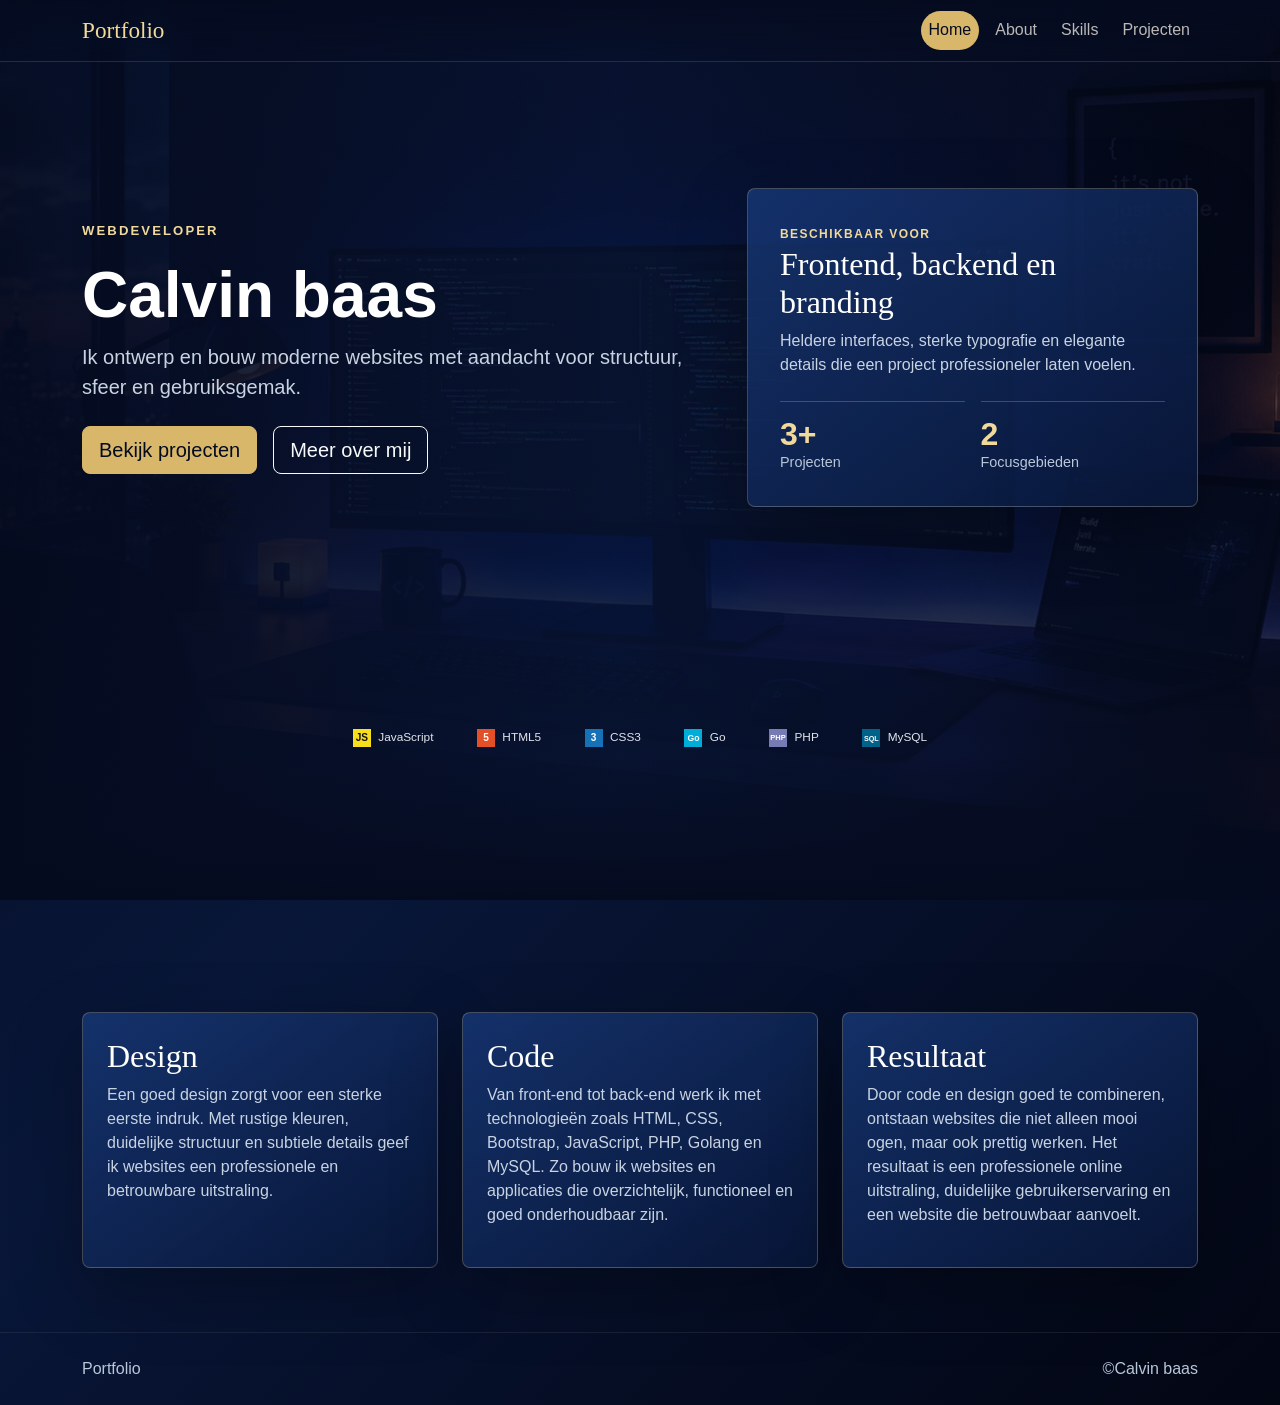
==== index.html @ 01693050 "codebar aangepast en uitbereid span tool-item gelijk gemaakt" ====
<!doctype html>
<html lang="nl">
  <head>
    <meta charset="utf-8">
    <meta name="viewport" content="width=device-width, initial-scale=1">
    <title>Portfolio | Home</title>
    <link href="https://cdn.jsdelivr.net/npm/bootstrap@5.3.3/dist/css/bootstrap.min.css" rel="stylesheet">
    <link rel="stylesheet" href="css/style.css">
  </head>
  <body class="home-page">
    <nav class="navbar navbar-expand-lg fixed-top glass-nav" data-bs-theme="dark">
      <div class="container">
        <a class="navbar-brand brand-mark" href="index.html">Portfolio</a>
        <button class="navbar-toggler" type="button" data-bs-toggle="collapse" data-bs-target="#mainNav" aria-controls="mainNav" aria-expanded="false" aria-label="Menu openen">
          <span class="navbar-toggler-icon"></span>
        </button>
        <div class="collapse navbar-collapse" id="mainNav">
          <ul class="navbar-nav ms-auto gap-lg-2">
            <li class="nav-item"><a class="nav-link active" href="index.html">Home</a></li>
            <li class="nav-item"><a class="nav-link" href="about.html">About</a></li>
            <li class="nav-item"><a class="nav-link" href="skills.html">Skills</a></li>
            <li class="nav-item"><a class="nav-link" href="projecten.html">Projecten</a></li>
          </ul>
        </div>
      </div>
    </nav>

    <main>
      <header class="hero-section homepage-header">
        <div class="container">
          <div class="row align-items-center min-vh-100 hero-grid">
            <div class="col-lg-7">
              <p class="eyebrow">Webdeveloper</p>
              <h1 class="display-3 fw-semibold text-white">Calvin baas</h1>
              <p class="lead hero-copy">Ik ontwerp en bouw moderne websites met aandacht voor structuur, sfeer en gebruiksgemak.</p>
              <div class="d-flex flex-wrap gap-3 mt-4">
                <a class="btn btn-gold btn-lg" href="projecten.html">Bekijk projecten</a>
                <a class="btn btn-outline-light btn-lg" href="about.html">Meer over mij</a>
              </div>
            </div>
            <div class="col-lg-5 mt-5 mt-lg-0">
              <div class="profile-panel reveal">
                <span class="panel-kicker">Beschikbaar voor</span>
                <h2>Frontend, backend en branding</h2>
                <p>Heldere interfaces, sterke typografie en elegante details die een project professioneler laten voelen.</p>
                <div class="stat-grid">
                  <div>
                    <strong>3+</strong>
                    <span>Projecten</span>
                  </div>
                  <div>
                    <strong>2</strong>
                    <span>Focusgebieden</span>
                  </div>
                </div>
              </div>
            </div>
            <div class="col-12">
              <div class="codebar-stack reveal" aria-label="Technologieen waarmee ik werk">
                <div class="codebar-stack__track">
                  <span class="codebar-tech">
                    <span class="codebar-icon codebar-icon--js">JS</span>
                    <span>JavaScript</span>
                  </span>
                  <span class="codebar-tech">
                    <span class="codebar-icon codebar-icon--html">5</span>
                    <span>HTML5</span>
                  </span>
                  <span class="codebar-tech">
                    <span class="codebar-icon codebar-icon--css">3</span>
                    <span>CSS3</span>
                  </span>
                  <span class="codebar-tech">
                    <span class="codebar-icon codebar-icon--go">Go</span>
                    <span>Go</span>
                  </span>
                  <span class="codebar-tech">
                    <span class="codebar-icon codebar-icon--php">PHP</span>
                    <span>PHP</span>
                  </span>
                  <span class="codebar-tech">
                    <span class="codebar-icon codebar-icon--mysql">SQL</span>
                    <span>MySQL</span>
                  </span>
                </div>
              </div>
            </div>
          </div>
        </div>
      </header>

      <section class="section-band">
        <div class="container">
          <div class="row g-4">
            <div class="col-md-4">
              <article class="lux-card reveal">
                <h2>Design</h2>
                <p>Een goed design zorgt voor een sterke eerste indruk. Met rustige kleuren, 
                  duidelijke structuur en subtiele details geef ik websites een professionele en betrouwbare uitstraling.</p>
              </article>
            </div>
            <div class="col-md-4">
              <article class="lux-card reveal">
                <h2>Code</h2>
                <p>Van front-end tot back-end werk ik met technologie&euml;n zoals HTML, CSS, Bootstrap,
                  JavaScript, PHP, Golang en MySQL. Zo bouw ik websites en applicaties die 
                  overzichtelijk, functioneel en goed onderhoudbaar zijn.</p>
              </article>
            </div>
            <div class="col-md-4">
              <article class="lux-card reveal">
                <h2>Resultaat</h2>
                <p>Door code en design goed te combineren, ontstaan websites die niet alleen mooi ogen, 
                  maar ook prettig werken. Het resultaat is een professionele online uitstraling, 
                  duidelijke gebruikerservaring en een website die betrouwbaar aanvoelt.</p>
              </article>
            </div>
          </div>
        </div>
      </section>
    </main>

    <footer class="site-footer">
      <div class="container d-flex flex-column flex-md-row justify-content-between gap-2">
        <span>Portfolio</span>
        <span>&copy;Calvin baas</span>
      </div>
    </footer>

    <script src="https://cdn.jsdelivr.net/npm/bootstrap@5.3.3/dist/js/bootstrap.bundle.min.js"></script>
    <script src="js/main.js"></script>
  </body>
</html>
---- css/style.css ----
:root {
  --blue-950: #050b1f;
  --blue-900: #081638;
  --blue-800: #10275a;
  --blue-700: #183a7a;
  --mist: #b8c7d9;
  --gold: #d8b76a;
  --gold-soft: #f0d99a;
  --ivory: #f5f0e6;
  --muted: #c8d3e2;
  --line: rgba(240, 217, 154, 0.24);
}

* {
  box-sizing: border-box;
}

body {
  margin: 0;
  color: var(--ivory);
  background:
    radial-gradient(circle at 20% 10%, rgba(216, 183, 106, 0.12), transparent 28rem),
    linear-gradient(135deg, var(--blue-950), var(--blue-900) 46%, #030613);
  font-family: Arial, Helvetica, sans-serif;
  min-height: 100vh;
}

a {
  text-decoration: none;
}

.glass-nav {
  border-bottom: 1px solid rgba(245, 240, 230, 0.08);
  background: rgba(5, 11, 31, 0.84);
  backdrop-filter: blur(18px);
}

.home-page .glass-nav,
.inner-page .glass-nav {
  background: linear-gradient(180deg, rgba(5, 11, 31, 0.82), rgba(5, 11, 31, 0.18));
  border-bottom: 1px solid rgba(245, 240, 230, 0.14);
  box-shadow: none;
}

.home-page .glass-nav.is-scrolled,
.inner-page .glass-nav.is-scrolled {
  background: rgba(5, 11, 31, 0.9);
  box-shadow: 0 16px 38px rgba(0, 0, 0, 0.2);
}

.brand-mark {
  color: var(--gold-soft);
  font-family: Georgia, "Times New Roman", serif;
  font-size: 1.45rem;
  letter-spacing: 0;
}

.navbar .nav-link {
  color: rgba(245, 240, 230, 0.76);
  border-radius: 999px;
  padding: 0.45rem 0.85rem;
}

.navbar .nav-link:hover,
.navbar .nav-link.active {
  color: var(--blue-950);
  background: var(--gold);
}

.hero-section {
  isolation: isolate;
  min-height: 100svh;
  position: relative;
  overflow: hidden;
  background:
    linear-gradient(90deg, rgba(5, 11, 31, 0.9), rgba(8, 22, 56, 0.68) 48%, rgba(5, 11, 31, 0.34)),
    linear-gradient(180deg, rgba(5, 11, 31, 0.28), rgba(5, 11, 31, 0.9)),
    url("../img/home-page-header.png") center/cover;
}

.hero-section::after {
  background: linear-gradient(180deg, transparent, var(--blue-950));
  bottom: 0;
  content: "";
  height: 9rem;
  left: 0;
  pointer-events: none;
  position: absolute;
  right: 0;
  z-index: 0;
}

.homepage-header .container {
  position: relative;
  z-index: 1;
}

.hero-grid {
  padding-bottom: 5rem;
  padding-top: 7.5rem;
}

.hero-copy,
.page-copy,
.skills-lead,
.lux-card p,
.profile-panel p,
.project-body p {
  color: var(--muted);
}

.eyebrow {
  color: var(--gold-soft);
  font-size: 0.82rem;
  font-weight: 700;
  letter-spacing: 0.16em;
  margin-bottom: 1rem;
  text-transform: uppercase;
}

.btn-gold {
  color: var(--blue-950);
  background: var(--gold);
  border: 1px solid var(--gold);
}

.btn-gold:hover {
  color: var(--blue-950);
  background: var(--gold-soft);
  border-color: var(--gold-soft);
}

.codebar-stack {
  margin-top: 4.5rem;
  max-width: 100%;
  overflow: visible;
  padding-bottom: 0.25rem;
  width: 100%;
}

.codebar-stack__track {
  align-items: center;
  display: flex;
  flex-wrap: wrap;
  gap: 1rem clamp(1.2rem, 3.4vw, 2.75rem);
  justify-content: center;
  min-height: 34px;
  padding: 0.85rem 0 0;
  width: 100%;
}

.codebar-tech {
  align-items: center;
  color: rgba(247, 251, 255, 0.9);
  display: inline-flex;
  flex: 0 0 auto;
  font-size: 0.74rem;
  gap: 0.46rem;
  line-height: 1;
  white-space: nowrap;
}

.codebar-icon {
  align-items: center;
  display: inline-flex;
  flex: 0 0 18px;
  font-size: 0.63rem;
  font-weight: 800;
  height: 18px;
  justify-content: center;
  line-height: 1;
  position: relative;
  width: 18px;
}

.codebar-icon--js {
  background: #f7df1e;
  color: #111;
}

.codebar-icon--html {
  background: #e34f26;
  color: #fff;
}

.codebar-icon--css {
  background: #1572b6;
  color: #fff;
}

.codebar-icon--go {
  background: #00add8;
  color: #fff;
  font-size: 0.54rem;
}

.codebar-icon--php {
  background: #777bb4;
  color: #fff;
  font-size: 0.47rem;
}

.codebar-icon--mysql {
  background: #00618a;
  color: #fff;
  font-size: 0.45rem;
}

.codebar-icon--ts {
  background: #3178c6;
  color: #fff;
}

.codebar-icon--react {
  color: #00d8ff;
  font-size: 1.55rem;
  font-weight: 400;
}

.codebar-icon--next {
  border: 1px solid rgba(255, 255, 255, 0.85);
  border-radius: 999px;
  color: #fff;
  font-family: Georgia, "Times New Roman", serif;
  font-size: 0.7rem;
}

.codebar-icon--node {
  border: 1px solid #5fa721;
  border-radius: 3px;
  clip-path: polygon(25% 0, 75% 0, 100% 50%, 75% 100%, 25% 100%, 0 50%);
  color: #5fa721;
  font-size: 0.54rem;
}

.codebar-icon--node::before {
  background: rgba(95, 167, 33, 0.16);
  content: "";
  inset: 0;
  position: absolute;
}

.codebar-icon--tailwind {
  color: #38bdf8;
  font-size: 1.8rem;
  font-weight: 700;
}

.codebar-icon--postgres {
  border: 1px solid #699eca;
  border-radius: 3px;
  color: #699eca;
  font-size: 0.52rem;
}

.codebar-icon--git {
  background: #f05032;
  border-radius: 2px;
  transform: rotate(45deg) scale(0.82);
}

.codebar-icon--git::before,
.codebar-icon--git::after {
  background: #111;
  border-radius: 999px;
  content: "";
  height: 4px;
  position: absolute;
  width: 4px;
}

.codebar-icon--git::before {
  left: 4px;
  top: 4px;
}

.codebar-icon--git::after {
  right: 4px;
  bottom: 4px;
}

.profile-panel,
.lux-card,
.project-card {
  border: 1px solid var(--line);
  background: linear-gradient(145deg, rgba(24, 58, 122, 0.78), rgba(8, 22, 56, 0.9));
}

.profile-panel,
.lux-card,
.project-card,
.skills-panel,
.tool-panel,
.stat-tile {
  box-shadow: 0 24px 70px rgba(0, 0, 0, 0.28);
}

.profile-panel {
  border-radius: 8px;
  padding: 2rem;
}

.panel-kicker,
.project-body span {
  color: var(--gold-soft);
  font-size: 0.75rem;
  font-weight: 700;
  letter-spacing: 0.12em;
  text-transform: uppercase;
}

.profile-panel h2,
.lux-card h2,
.skills-title,
.project-body h2 {
  color: #fff;
  font-family: Georgia, "Times New Roman", serif;
  letter-spacing: 0;
}

.stat-grid {
  display: grid;
  grid-template-columns: repeat(2, 1fr);
  gap: 1rem;
  margin-top: 1.5rem;
}

.stat-grid div {
  border-top: 1px solid var(--line);
  padding-top: 1rem;
}

.stat-grid strong {
  color: var(--gold-soft);
  display: block;
  font-size: 2rem;
  line-height: 1;
}

.stat-grid span {
  color: var(--mist);
  font-size: 0.9rem;
}

.section-band,
.page-shell {
  padding: 7rem 0 4rem;
}

.inner-page .page-shell {
  isolation: isolate;
  min-height: 100svh;
  overflow: hidden;
  position: relative;
  background:
    linear-gradient(90deg, rgba(5, 11, 31, 0.9), rgba(8, 22, 56, 0.68) 48%, rgba(5, 11, 31, 0.34)),
    linear-gradient(180deg, rgba(5, 11, 31, 0.28), rgba(5, 11, 31, 0.9)),
    url("../img/home-page-header.png") center/cover;
}

.inner-page .page-shell::after {
  background: linear-gradient(180deg, transparent, var(--blue-950));
  bottom: 0;
  content: "";
  height: 9rem;
  left: 0;
  pointer-events: none;
  position: absolute;
  right: 0;
  z-index: 0;
}

.inner-page .page-shell > .container {
  position: relative;
  z-index: 1;
}

.section-gap {
  margin-top: 4rem;
}

.lux-card {
  border-radius: 8px;
  height: 100%;
  padding: 1.5rem;
}

.page-title {
  color: #fff;
  font-family: Georgia, "Times New Roman", serif;
  font-size: clamp(2.3rem, 5vw, 4.8rem);
  letter-spacing: 0;
  line-height: 1.02;
  max-width: 920px;
}

.about-title {
  font-size: clamp(1.9rem, 3.4vw, 3.25rem);
  line-height: 1.08;
}

.portrait-frame {
  align-items: center;
  background: linear-gradient(145deg, rgba(24, 58, 122, 0.72), rgba(8, 22, 56, 0.94));
  border: 1px solid var(--line);
  border-radius: 8px;
  display: flex;
  justify-content: center;
  min-height: 320px;
  overflow: visible;
  padding: 1rem;
}

.profile-photo {
  background: rgba(5, 11, 31, 0.42);
  border: 2px solid rgba(240, 217, 154, 0.68);
  border-radius: 6px;
  box-shadow: 0 18px 44px rgba(0, 0, 0, 0.28);
  display: block;
  height: auto;
  max-height: 560px;
  max-width: 100%;
  width: auto;
}

.skills-page {
  min-height: 100svh;
}

.skills-hero {
  padding-top: 1.5rem;
}

.skills-intro {
  max-width: 560px;
}

.skills-title {
  font-size: clamp(2.4rem, 5vw, 4.3rem);
  line-height: 1;
  margin-bottom: 1.4rem;
}

.skills-title span {
  color: #7d5cff;
}

.skills-lead {
  font-size: 1rem;
  line-height: 1.8;
  max-width: 520px;
}

.skills-cta {
  align-items: center;
  border: 1px solid rgba(125, 92, 255, 0.72);
  border-radius: 8px;
  box-shadow: 0 0 34px rgba(125, 92, 255, 0.18);
  color: #fff;
  display: inline-flex;
  font-size: 0.95rem;
  gap: 0.75rem;
  margin-top: 2rem;
  padding: 0.85rem 1.35rem;
}

.skills-cta:hover {
  background: rgba(125, 92, 255, 0.18);
  color: #fff;
}

.skills-panel,
.tool-panel,
.stat-tile {
  background: linear-gradient(145deg, rgba(5, 11, 31, 0.7), rgba(8, 22, 56, 0.88));
  border: 1px solid rgba(184, 199, 217, 0.16);
  border-radius: 8px;
}

.skills-panel {
  overflow: hidden;
  padding: clamp(1.4rem, 3vw, 2rem);
  position: relative;
}

.skills-panel::after {
  background:
    linear-gradient(90deg, transparent 12%, rgba(125, 92, 255, 0.24) 12% 13%, transparent 13% 100%),
    repeating-linear-gradient(180deg, rgba(184, 199, 217, 0.14) 0 1px, transparent 1px 16px),
    linear-gradient(160deg, rgba(0, 0, 0, 0.9), rgba(8, 22, 56, 0.68));
  border: 1px solid rgba(125, 92, 255, 0.32);
  border-radius: 8px;
  content: "";
  height: 210px;
  opacity: 0.42;
  position: absolute;
  right: -2rem;
  top: -1.1rem;
  transform: rotate(12deg);
  width: 280px;
}

.skills-panel > * {
  position: relative;
  z-index: 1;
}

.panel-title {
  color: var(--gold-soft);
  font-size: 0.84rem;
  font-weight: 700;
  letter-spacing: 0.12em;
  margin-bottom: 1.5rem;
  text-transform: uppercase;
}

.skills-meter-grid {
  display: grid;
  column-gap: 2rem;
  row-gap: 1.35rem;
  grid-template-columns: repeat(2, minmax(0, 1fr));
}

.skill-meter {
  min-width: 0;
}

.skill-meter:hover .skill-meter__row,
.skill-meter:hover .skill-meter__row strong {
  color: var(--gold-soft);
}

.skill-meter:hover .skill-fill {
  background: linear-gradient(90deg, var(--gold), var(--gold-soft));
  box-shadow: 0 0 24px rgba(240, 217, 154, 0.72);
}

.skill-meter__row {
  align-items: center;
  color: #fff;
  display: flex;
  font-size: 0.88rem;
  gap: 1rem;
  justify-content: space-between;
  margin-bottom: 0.58rem;
}

.skill-meter__row span {
  min-width: 0;
}

.skill-meter__row strong {
  color: #a996ff;
  flex: 0 0 auto;
  font-size: 0.82rem;
}

.skill-track {
  background: rgba(184, 199, 217, 0.14);
  border-radius: 999px;
  height: 0.42rem;
  overflow: hidden;
}

.skill-fill {
  background: linear-gradient(90deg, #5c58ff, #8f4dff);
  border-radius: inherit;
  box-shadow: 0 0 18px rgba(125, 92, 255, 0.72);
  display: block;
  height: 100%;
  transform-origin: left;
  transition: background 250ms ease, box-shadow 250ms ease;
}

.skill-meter:hover .skill-fill {
  animation: skill-fill-hover 520ms ease both;
}

@keyframes skill-fill-hover {
  from {
    transform: scaleX(0);
  }

  to {
    transform: scaleX(1);
  }
}

.skill-fill--80 {
  width: 80%;
}

.skill-fill--70 {
  width: 70%;
}

.skill-fill--65 {
  width: 65%;
}

.skill-fill--60 {
  width: 60%;
}

.tool-panel {
  margin-top: 2rem;
  padding: clamp(1.2rem, 2.5vw, 1.8rem);
}

.tool-tabs {
  border-bottom: 1px solid rgba(184, 199, 217, 0.12);
  display: flex;
  flex-wrap: wrap;
  gap: 0.85rem;
  margin-bottom: 1.4rem;
  padding-bottom: 1.25rem;
}

.tool-tab {
  align-items: center;
  background: transparent;
  border: 1px solid transparent;
  border-radius: 8px;
  color: var(--mist);
  cursor: pointer;
  display: inline-flex;
  font-size: 0.9rem;
  gap: 0.55rem;
  padding: 0.7rem 1rem;
}

.tool-tab.is-active {
  background: rgba(125, 92, 255, 0.18);
  border-color: rgba(125, 92, 255, 0.42);
  color: #fff;
}

.tool-tab:hover {
  border-color: rgba(125, 92, 255, 0.32);
  color: #fff;
}

.tool-grid {
  border: 1px solid rgba(184, 199, 217, 0.08);
  border-radius: 8px;
  display: grid;
  grid-template-columns: repeat(auto-fit, minmax(120px, 1fr));
  overflow: hidden;
}

.tool-item {
  align-items: center;
  border-right: 1px solid rgba(184, 199, 217, 0.08);
  --tool-accent: #7d5cff;
  --tool-glow: rgba(125, 92, 255, 0.16);
  --tool-glow-strong: rgba(125, 92, 255, 0.32);
  box-shadow: inset 0 0 26px var(--tool-glow);
  display: flex;
  flex-direction: column;
  gap: 0.65rem;
  justify-content: center;
  min-height: 132px;
  padding: 1rem 0.75rem;
  transition: box-shadow 220ms ease;
}

.tool-item:hover {
  box-shadow:
    inset 0 0 34px var(--tool-glow-strong),
    0 0 30px var(--tool-glow);
}

.tool-item:last-child {
  border-right: 0;
}

.tool-item.is-hidden {
  display: none;
}

.tool-item:has(.icon-js) { --tool-accent: #f7df1e; --tool-glow: rgba(247, 223, 30, 0.18); --tool-glow-strong: rgba(247, 223, 30, 0.38); }
.tool-item:has(.icon-html) { --tool-accent: #e34f26; --tool-glow: rgba(227, 79, 38, 0.2); --tool-glow-strong: rgba(227, 79, 38, 0.42); }
.tool-item:has(.icon-css) { --tool-accent: #1572b6; --tool-glow: rgba(21, 114, 182, 0.22); --tool-glow-strong: rgba(21, 114, 182, 0.44); }
.tool-item:has(.icon-go) { --tool-accent: #00add8; --tool-glow: rgba(0, 173, 216, 0.2); --tool-glow-strong: rgba(0, 173, 216, 0.42); }
.tool-item:has(.icon-php) { --tool-accent: #777bb4; --tool-glow: rgba(119, 123, 180, 0.22); --tool-glow-strong: rgba(119, 123, 180, 0.44); }
.tool-item:has(.icon-mysql) { --tool-accent: #00618a; --tool-glow: rgba(0, 97, 138, 0.22); --tool-glow-strong: rgba(0, 97, 138, 0.46); }
.tool-item:has(.icon-phpmyadmin) { --tool-accent: #f0a000; --tool-glow: rgba(240, 160, 0, 0.2); --tool-glow-strong: rgba(240, 160, 0, 0.42); }
.tool-item:has(.icon-github) { --tool-accent: #f5f0e6; --tool-glow: rgba(245, 240, 230, 0.16); --tool-glow-strong: rgba(245, 240, 230, 0.34); }
.tool-item:has(.icon-vscode) { --tool-accent: #007acc; --tool-glow: rgba(0, 122, 204, 0.2); --tool-glow-strong: rgba(0, 122, 204, 0.44); }
.tool-item:has(.icon-vbox) { --tool-accent: #183a7a; --tool-glow: rgba(24, 58, 122, 0.24); --tool-glow-strong: rgba(24, 58, 122, 0.48); }
.tool-item:has(.icon-canva) { --tool-accent: #00c4cc; --tool-glow: rgba(0, 196, 204, 0.2); --tool-glow-strong: rgba(0, 196, 204, 0.44); }
.tool-item:has(.icon-ux) { --tool-accent: #7d5cff; --tool-glow: rgba(125, 92, 255, 0.2); --tool-glow-strong: rgba(125, 92, 255, 0.44); }
.tool-item:has(.icon-wireframe) { --tool-accent: #f0d99a; --tool-glow: rgba(240, 217, 154, 0.18); --tool-glow-strong: rgba(240, 217, 154, 0.4); }

.tool-icon {
  align-items: center;
  border-radius: 6px;
  display: flex;
  font-size: 1rem;
  font-weight: 800;
  height: 42px;
  justify-content: center;
  width: 42px;
}

.icon-js { background: #f7df1e; color: #101010; }
.icon-html { background: #e34f26; color: #fff; }
.icon-css { background: #1572b6; color: #fff; }
.icon-go { background: #00add8; color: #fff; }
.icon-php { background: #777bb4; color: #fff; }
.icon-mysql { background: #00618a; color: #fff; }
.icon-phpmyadmin { background: #f0a000; color: #101010; }
.icon-github { background: #24292f; color: #fff; }
.icon-vscode { background: #007acc; color: #fff; }
.icon-vbox { background: #183a7a; color: #fff; }
.icon-canva { background: #00c4cc; color: #fff; }
.icon-ux { background: #7d5cff; color: #fff; }
.icon-wireframe { background: #f0d99a; color: #101010; }

.tool-name {
  color: #fff;
  font-size: 0.86rem;
}

.dot-row {
  display: flex;
  gap: 0.28rem;
}

.dot-row span {
  background: var(--tool-accent);
  border-radius: 999px;
  box-shadow: 0 0 12px var(--tool-glow-strong);
  height: 0.3rem;
  width: 0.55rem;
}

.stats-row {
  margin-top: 1.45rem;
}

.stat-tile {
  align-items: center;
  display: flex;
  gap: 1rem;
  height: 100%;
  padding: 1.25rem;
}

.stat-icon {
  align-items: center;
  background: rgba(125, 92, 255, 0.2);
  border: 1px solid rgba(125, 92, 255, 0.32);
  border-radius: 8px;
  color: #a996ff;
  display: flex;
  flex: 0 0 46px;
  font-size: 1.4rem;
  height: 46px;
  justify-content: center;
}

.stat-number {
  color: #fff;
  display: block;
  font-family: Georgia, "Times New Roman", serif;
  font-size: 2rem;
  line-height: 1;
}

.stat-label {
  color: #fff;
  display: block;
  font-size: 0.92rem;
  margin-top: 0.35rem;
}

.stat-note {
  color: var(--mist);
  display: block;
  font-size: 0.8rem;
  margin-top: 0.25rem;
}

.project-card {
  border-radius: 8px;
  height: 100%;
  overflow: hidden;
}

.project-visual {
  aspect-ratio: 16 / 10;
  border-bottom: 1px solid var(--line);
}

.visual-one {
  background: linear-gradient(135deg, rgba(216, 183, 106, 0.78), rgba(24, 58, 122, 0.78)), url("https://images.unsplash.com/photo-1497366754035-f200968a6e72?auto=format&fit=crop&w=900&q=80") center/cover;
}

.visual-two {
  background: linear-gradient(135deg, rgba(24, 58, 122, 0.82), rgba(5, 11, 31, 0.42)), url("https://images.unsplash.com/photo-1551288049-bebda4e38f71?auto=format&fit=crop&w=900&q=80") center/cover;
}

.visual-three {
  background: linear-gradient(135deg, rgba(216, 183, 106, 0.52), rgba(5, 11, 31, 0.74)), url("https://images.unsplash.com/photo-1524758631624-e2822e304c36?auto=format&fit=crop&w=900&q=80") center/cover;
}

.project-body {
  padding: 1.35rem;
}

.site-footer {
  border-top: 1px solid rgba(245, 240, 230, 0.08);
  color: var(--mist);
  padding: 1.5rem 0;
}

.reveal {
  opacity: 0;
  transform: translateY(18px);
  transition: opacity 600ms ease, transform 600ms ease;
}

.reveal.is-visible {
  opacity: 1;
  transform: translateY(0);
}

@media (max-width: 991.98px) {
  .navbar-collapse {
    background: rgba(5, 11, 31, 0.94);
    border: 1px solid rgba(240, 217, 154, 0.18);
    border-radius: 8px;
    margin-top: 0.85rem;
    padding: 1rem;
  }

  .hero-section .min-vh-100 {
    min-height: auto !important;
    padding-bottom: 4rem;
    padding-top: 8.25rem !important;
  }

  .page-shell {
    padding-top: 8rem;
  }

  .skills-panel::after {
    opacity: 0.2;
  }

  .tool-grid {
    grid-template-columns: repeat(4, minmax(0, 1fr));
  }

  .tool-item:nth-child(4n) {
    border-right: 0;
  }
}

@media (max-width: 575.98px) {
  .display-3 {
    font-size: 2.55rem;
  }

  .profile-panel,
  .lux-card {
    padding: 1.2rem;
  }

  .skills-cta {
    justify-content: center;
    width: 100%;
  }

  .skills-meter-grid {
    grid-template-columns: 1fr;
  }

  .tool-grid {
    grid-template-columns: repeat(2, minmax(0, 1fr));
  }

  .tool-item:nth-child(2n) {
    border-right: 0;
  }
}
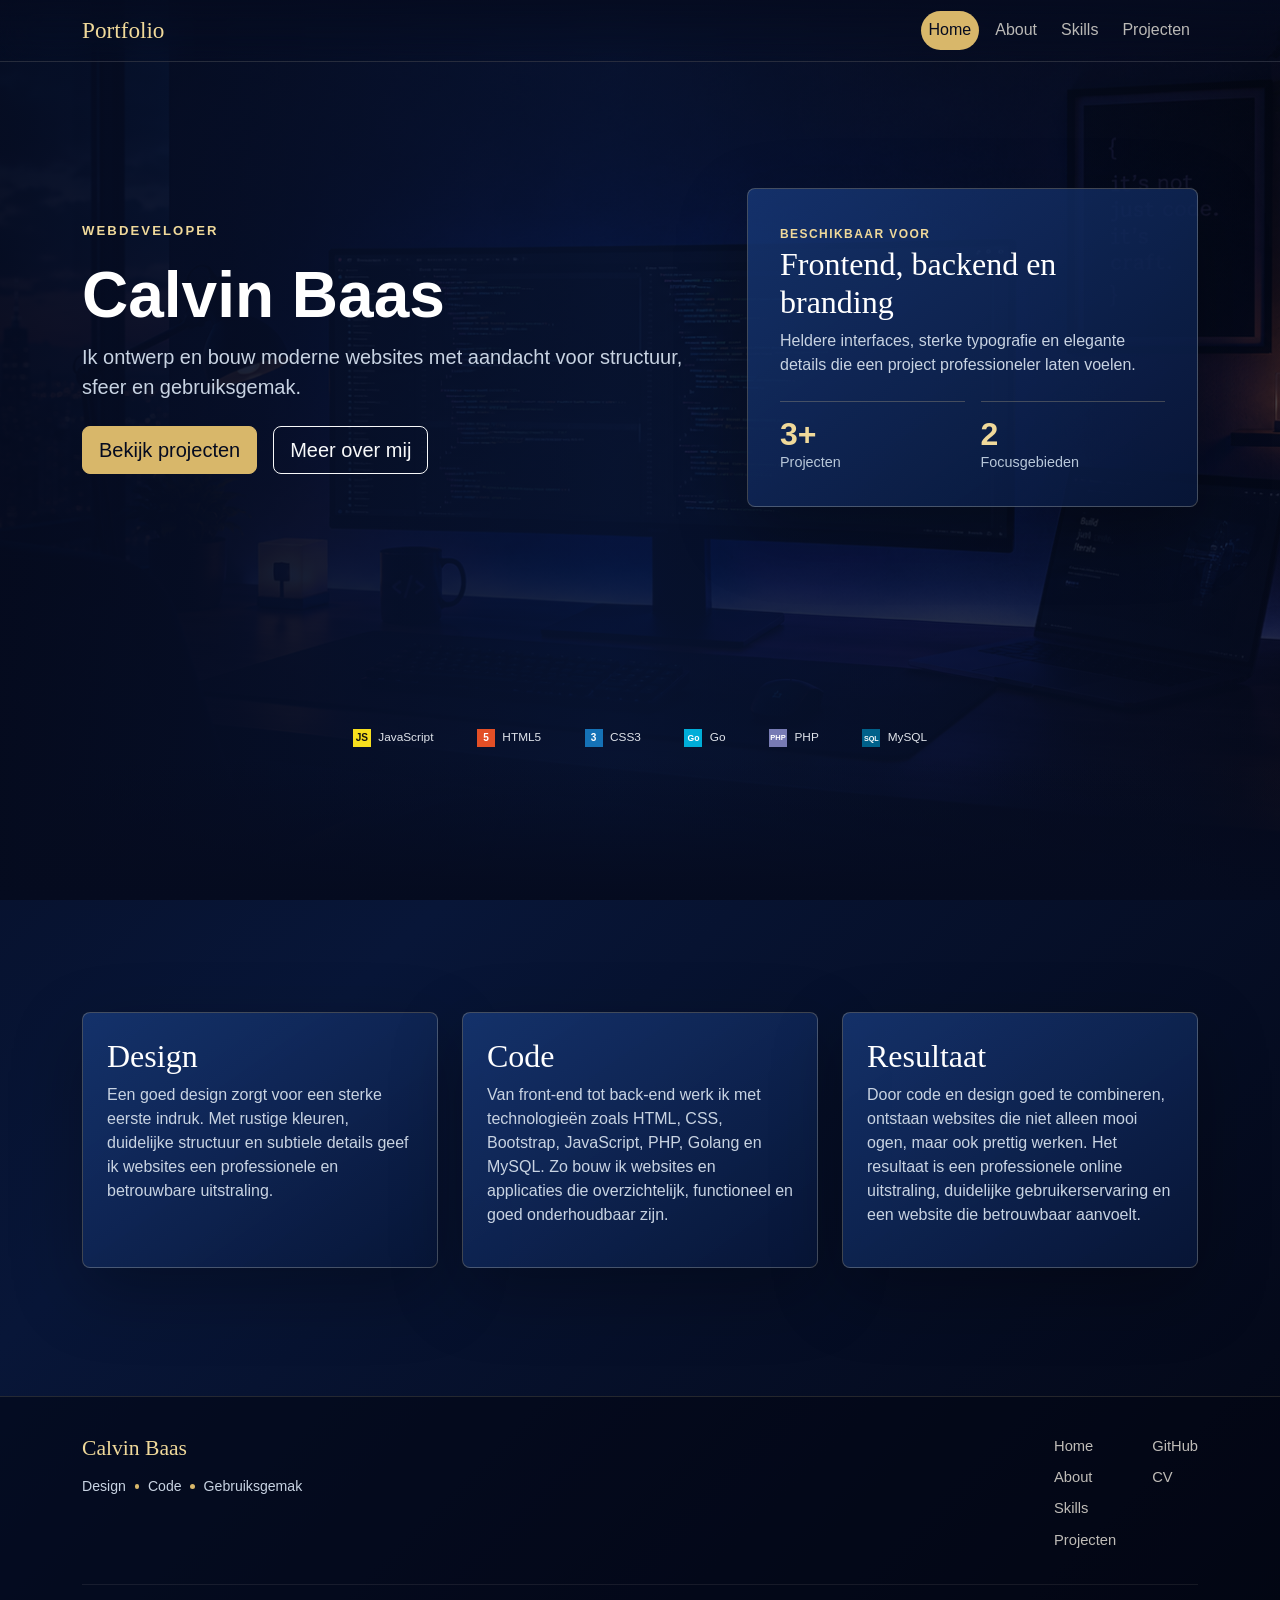
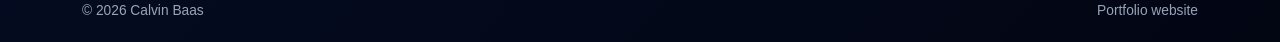
==== commit 1604ceaf: "footer footer uitbereid en comments toegevoegd" ====
--- a/index.html
+++ b/index.html
@@ -8,6 +8,7 @@
     <link rel="stylesheet" href="css/style.css">
   </head>
   <body class="home-page">
+    <!-- Navigatie: data-bs-target moet blijven verwijzen naar id="mainNav" voor het mobiele Bootstrap-menu. -->
     <nav class="navbar navbar-expand-lg fixed-top glass-nav" data-bs-theme="dark">
       <div class="container">
         <a class="navbar-brand brand-mark" href="index.html">Portfolio</a>
@@ -31,7 +32,7 @@
           <div class="row align-items-center min-vh-100 hero-grid">
             <div class="col-lg-7">
               <p class="eyebrow">Webdeveloper</p>
-              <h1 class="display-3 fw-semibold text-white">Calvin baas</h1>
+              <h1 class="display-3 fw-semibold text-white">Calvin Baas</h1>
               <p class="lead hero-copy">Ik ontwerp en bouw moderne websites met aandacht voor structuur, sfeer en gebruiksgemak.</p>
               <div class="d-flex flex-wrap gap-3 mt-4">
                 <a class="btn btn-gold btn-lg" href="projecten.html">Bekijk projecten</a>
@@ -39,6 +40,7 @@
               </div>
             </div>
             <div class="col-lg-5 mt-5 mt-lg-0">
+              <!-- Profielkaart: houd de class 'profile-panel reveal' intact; CSS en animatie hangen hieraan. -->
               <div class="profile-panel reveal">
                 <span class="panel-kicker">Beschikbaar voor</span>
                 <h2>Frontend, backend en branding</h2>
@@ -56,6 +58,7 @@
               </div>
             </div>
             <div class="col-12">
+              <!-- Codebar gebruikt vaste classnamen voor iconkleuren; voeg nieuwe technieken toe met bijpassende CSS. -->
               <div class="codebar-stack reveal" aria-label="Technologieen waarmee ik werk">
                 <div class="codebar-stack__track">
                   <span class="codebar-tech">
@@ -120,10 +123,35 @@
       </section>
     </main>
 
+    <!-- Footer: dezelfde structuur staat op alle pagina's. Pas links/tekst overal gelijk aan voor consistentie. -->
     <footer class="site-footer">
-      <div class="container d-flex flex-column flex-md-row justify-content-between gap-2">
-        <span>Portfolio</span>
-        <span>&copy;Calvin baas</span>
+      <div class="container">
+        <div class="footer-grid">
+          <div class="footer-brand">
+            <a class="footer-logo" href="index.html">Calvin Baas</a>
+            <div class="footer-signature" aria-label="Focuspunten">
+              <span>Design</span>
+              <span>Code</span>
+              <span>Gebruiksgemak</span>
+            </div>
+          </div>
+          <div class="footer-links">
+            <nav class="footer-nav" aria-label="Footer navigatie">
+              <a href="index.html">Home</a>
+              <a href="about.html">About</a>
+              <a href="skills.html">Skills</a>
+              <a href="projecten.html">Projecten</a>
+            </nav>
+            <nav class="footer-nav" aria-label="Professionele links">
+              <a href="#" target="_blank" rel="noopener">GitHub</a>
+              <a href="#" target="_blank" rel="noopener">CV</a>
+            </nav>
+          </div>
+        </div>
+        <div class="footer-bottom">
+          <span>&copy; 2026 Calvin Baas</span>
+          <span>Portfolio website</span>
+        </div>
       </div>
     </footer>
 
--- a/css/style.css
+++ b/css/style.css
@@ -1,4 +1,5 @@
 :root {
+  /* Kleurvariabelen sturen de hele site; wijzig ze hier om de huisstijl consistent te houden. */
   --blue-950: #050b1f;
   --blue-900: #081638;
   --blue-800: #10275a;
@@ -42,6 +43,7 @@
   box-shadow: none;
 }
 
+/* Deze class wordt door js/main.js gezet zodra de pagina genoeg is gescrold. */
 .home-page .glass-nav.is-scrolled,
 .inner-page .glass-nav.is-scrolled {
   background: rgba(5, 11, 31, 0.9);
@@ -279,6 +281,7 @@
   bottom: 4px;
 }
 
+/* Kaarten delen dezelfde basisstijl. Verander deze voorzichtig: dit raakt meerdere onderdelen. */
 .profile-panel,
 .lux-card,
 .project-card {
@@ -296,6 +299,7 @@
 }
 
 .profile-panel {
+  /* Alleen de profielkaart op de homepage. Houd padding en radius stabiel voor nette uitlijning. */
   border-radius: 8px;
   padding: 2rem;
 }
@@ -809,12 +813,103 @@
   padding: 1.35rem;
 }
 
+/* Footer component: gebruikt op alle HTML-pagina's. Houd classnamen gelijk aan de footer-markup. */
 .site-footer {
+  background: rgba(3, 6, 19, 0.58);
+  border-top: 1px solid rgba(240, 217, 154, 0.14);
+  color: var(--mist);
+  margin-top: 4rem;
+  padding: 2.4rem 0 1.25rem;
+}
+
+.footer-grid {
+  /* Linkerkant merk/signatuur, rechterkant linkkolommen. Op mobiel wordt dit 1 kolom. */
+  align-items: start;
+  display: grid;
+  gap: 2rem;
+  grid-template-columns: minmax(0, 1.35fr) minmax(15rem, 0.65fr);
+}
+
+.footer-brand {
+  max-width: 34rem;
+}
+
+.footer-logo {
+  color: var(--gold-soft);
+  display: inline-flex;
+  font-family: Georgia, "Times New Roman", serif;
+  font-size: 1.35rem;
+  line-height: 1.2;
+  margin-bottom: 0.75rem;
+}
+
+.footer-logo:hover {
+  color: var(--ivory);
+}
+
+.footer-signature {
+  align-items: center;
+  color: var(--muted);
+  display: flex;
+  flex-wrap: wrap;
+  gap: 0.55rem;
+  margin-top: 0.15rem;
+}
+
+.footer-signature span {
+  align-items: center;
+  display: inline-flex;
+  font-size: 0.88rem;
+}
+
+.footer-signature span + span::before {
+  background: var(--gold);
+  border-radius: 999px;
+  content: "";
+  height: 0.28rem;
+  margin-right: 0.55rem;
+  width: 0.28rem;
+}
+
+.footer-nav {
+  display: flex;
+  flex-direction: column;
+  gap: 0.5rem;
+}
+
+.footer-links {
+  /* Nieuwe footer-links horen in deze wrapper, zodat de twee kolommen netjes naast elkaar blijven. */
+  display: grid;
+  gap: 2.25rem;
+  grid-template-columns: repeat(2, max-content);
+  justify-content: end;
+}
+
+.footer-nav a {
+  color: rgba(245, 240, 230, 0.78);
+  font-size: 0.92rem;
+  line-height: 1.35;
+  padding: 0.1rem 0;
+  transition: color 180ms ease;
+}
+
+.footer-nav a:hover {
+  color: var(--gold-soft);
+}
+
+.footer-bottom {
+  align-items: center;
   border-top: 1px solid rgba(245, 240, 230, 0.08);
-  color: var(--mist);
-  padding: 1.5rem 0;
-}
-
+  color: rgba(184, 199, 217, 0.82);
+  display: flex;
+  font-size: 0.86rem;
+  gap: 1rem;
+  justify-content: space-between;
+  margin-top: 2rem;
+  padding-top: 1rem;
+}
+
+/* .reveal start verborgen; js/main.js voegt .is-visible toe wanneer het element in beeld komt. */
 .reveal {
   opacity: 0;
   transform: translateY(18px);
@@ -826,6 +921,7 @@
   transform: translateY(0);
 }
 
+/* Breakpoints volgen Bootstrap lg/sm, zodat grid en navbar tegelijk omschakelen. */
 @media (max-width: 991.98px) {
   .navbar-collapse {
     background: rgba(5, 11, 31, 0.94);
@@ -884,4 +980,30 @@
   .tool-item:nth-child(2n) {
     border-right: 0;
   }
-}
+
+  .site-footer {
+    margin-top: 3rem;
+    padding-top: 2rem;
+  }
+
+  .footer-grid {
+    /* Mobiele footer: alles onder elkaar om overlappende tekst te voorkomen. */
+    gap: 1.5rem;
+    grid-template-columns: 1fr;
+  }
+
+  .footer-nav {
+    justify-content: flex-start;
+  }
+
+  .footer-links {
+    gap: 2rem;
+    justify-content: start;
+  }
+
+  .footer-bottom {
+    align-items: flex-start;
+    flex-direction: column;
+    gap: 0.35rem;
+  }
+}
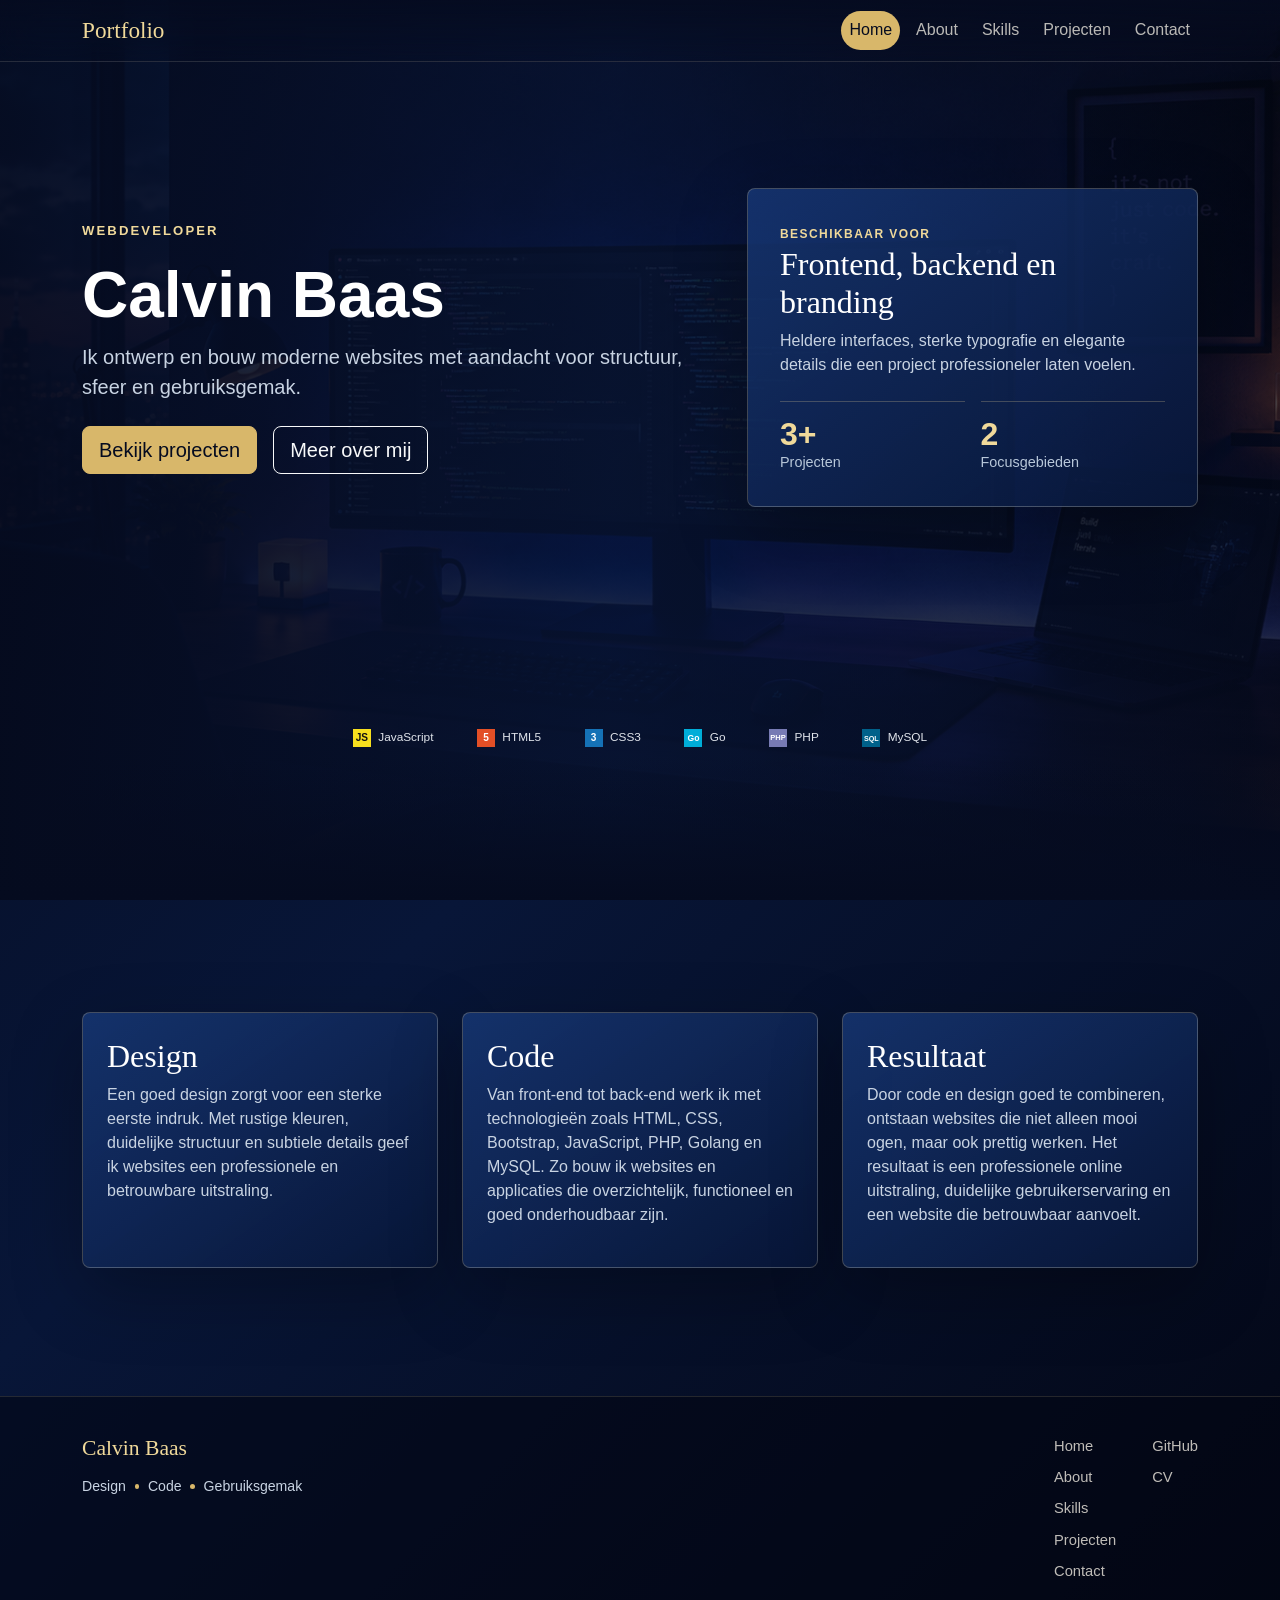
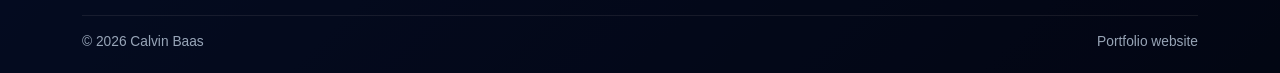
==== commit 23b3284f: "tussentijdse contact pagina" ====
--- a/index.html
+++ b/index.html
@@ -21,6 +21,7 @@
             <li class="nav-item"><a class="nav-link" href="about.html">About</a></li>
             <li class="nav-item"><a class="nav-link" href="skills.html">Skills</a></li>
             <li class="nav-item"><a class="nav-link" href="projecten.html">Projecten</a></li>
+            <li class="nav-item"><a class="nav-link" href="contact.html">Contact</a></li>
           </ul>
         </div>
       </div>
@@ -141,6 +142,7 @@
               <a href="about.html">About</a>
               <a href="skills.html">Skills</a>
               <a href="projecten.html">Projecten</a>
+              <a href="contact.html">Contact</a>
             </nav>
             <nav class="footer-nav" aria-label="Professionele links">
               <a href="#" target="_blank" rel="noopener">GitHub</a>
--- a/css/style.css
+++ b/css/style.css
@@ -973,37 +973,131 @@
     grid-template-columns: 1fr;
   }
 
+  .tool-tabs {
+    flex-wrap: nowrap;
+    overflow-x: auto;
+    overflow-y: hidden;
+    scrollbar-width: none;
+    scroll-snap-type: x proximity;
+    -ms-overflow-style: none;
+    -webkit-overflow-scrolling: touch;
+  }
+
+  .tool-tabs::-webkit-scrollbar {
+    display: none;
+  }
+
+  .tool-tab {
+    flex: 0 0 auto;
+    scroll-snap-align: start;
+    white-space: nowrap;
+  }
+
   .tool-grid {
-    grid-template-columns: repeat(2, minmax(0, 1fr));
-  }
-
+    display: flex;
+    gap: 0;
+    grid-template-columns: none;
+    overflow-x: auto;
+    overflow-y: hidden;
+    scrollbar-width: none;
+    scroll-snap-type: x mandatory;
+    -ms-overflow-style: none;
+    -webkit-overflow-scrolling: touch;
+  }
+
+  .tool-grid::-webkit-scrollbar {
+    display: none;
+  }
+
+  .tool-item {
+    border-right: 1px solid rgba(184, 199, 217, 0.08);
+    flex: 0 0 132px;
+    scroll-snap-align: start;
+  }
+
+  .tool-item:nth-child(4n),
   .tool-item:nth-child(2n) {
-    border-right: 0;
+    border-right: 1px solid rgba(184, 199, 217, 0.08);
+  }
+
+  .tool-panel {
+    overflow: hidden;
+    position: relative;
+  }
+
+  .tool-panel::before,
+  .tool-panel::after {
+    content: "";
+    pointer-events: none;
+    position: absolute;
+    right: 0;
+    width: 2.75rem;
+    z-index: 2;
+  }
+
+  .tool-panel::before {
+    background: linear-gradient(90deg, rgba(5, 11, 31, 0), rgba(5, 11, 31, 0.92));
+    height: 3.4rem;
+    top: 4.7rem;
+  }
+
+  .tool-panel::after {
+    background: linear-gradient(90deg, rgba(5, 11, 31, 0), rgba(5, 11, 31, 0.92));
+    bottom: 0;
+    height: 8.25rem;
   }
 
   .site-footer {
     margin-top: 3rem;
-    padding-top: 2rem;
+    padding: 2rem 0 1.1rem;
   }
 
   .footer-grid {
     /* Mobiele footer: alles onder elkaar om overlappende tekst te voorkomen. */
-    gap: 1.5rem;
+    gap: 1.75rem;
     grid-template-columns: 1fr;
+    text-align: center;
+  }
+
+  .footer-brand {
+    margin: 0 auto;
+    max-width: 100%;
+  }
+
+  .footer-logo {
+    justify-content: center;
+  }
+
+  .footer-signature {
+    justify-content: center;
   }
 
   .footer-nav {
-    justify-content: flex-start;
+    align-items: center;
+    min-width: 0;
   }
 
   .footer-links {
-    gap: 2rem;
-    justify-content: start;
+    gap: 1.25rem;
+    grid-template-columns: repeat(2, minmax(0, 1fr));
+    justify-content: stretch;
+    width: 100%;
+  }
+
+  .footer-nav a {
+    padding: 0.18rem 0;
   }
 
   .footer-bottom {
-    align-items: flex-start;
+    align-items: center;
     flex-direction: column;
     gap: 0.35rem;
-  }
-}
+    text-align: center;
+  }
+}
+
+@media (max-width: 380px) {
+  .footer-links {
+    grid-template-columns: 1fr;
+  }
+}
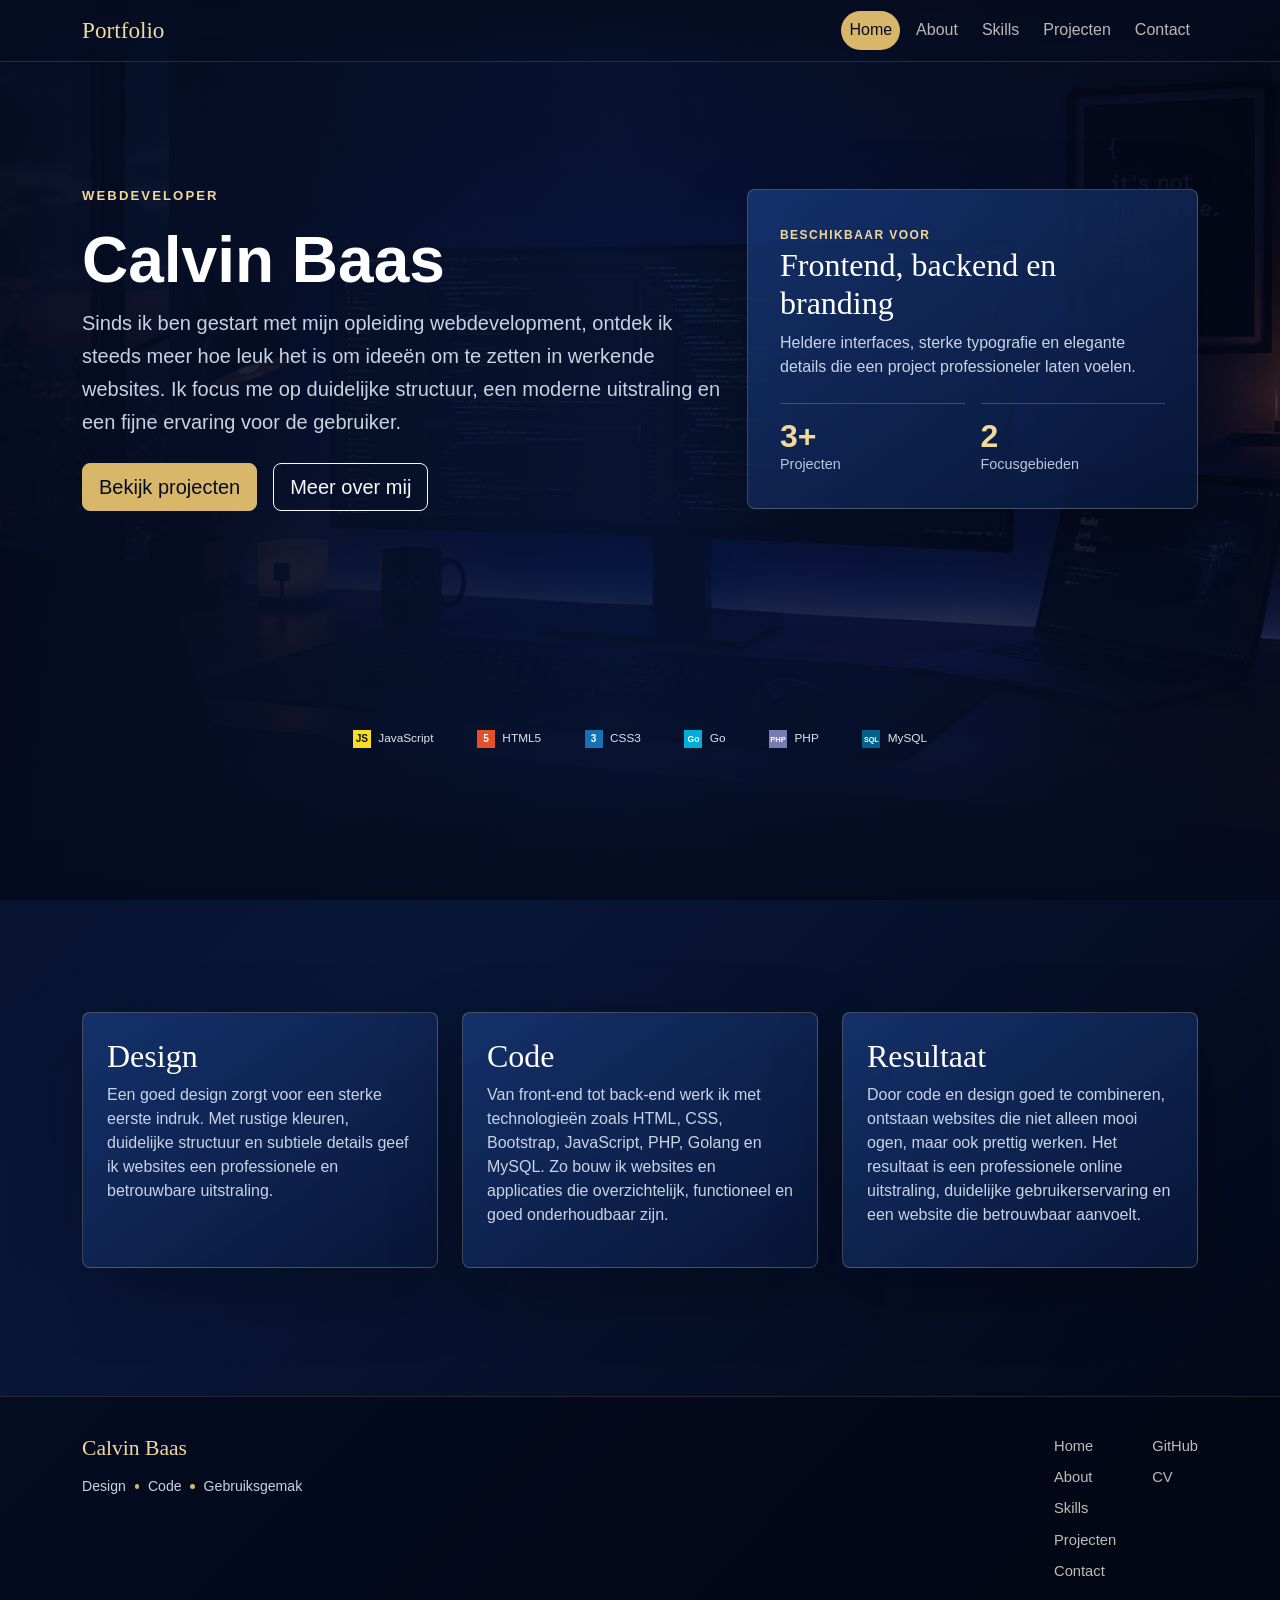
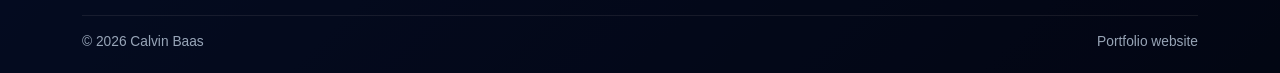
==== commit f49055fa: "index tekst aanpassing header" ====
--- a/index.html
+++ b/index.html
@@ -1,163 +1,171 @@
 <!doctype html>
 <html lang="nl">
-  <head>
-    <meta charset="utf-8">
-    <meta name="viewport" content="width=device-width, initial-scale=1">
-    <title>Portfolio | Home</title>
-    <link href="https://cdn.jsdelivr.net/npm/bootstrap@5.3.3/dist/css/bootstrap.min.css" rel="stylesheet">
-    <link rel="stylesheet" href="css/style.css">
-  </head>
-  <body class="home-page">
-    <!-- Navigatie: data-bs-target moet blijven verwijzen naar id="mainNav" voor het mobiele Bootstrap-menu. -->
-    <nav class="navbar navbar-expand-lg fixed-top glass-nav" data-bs-theme="dark">
+
+<head>
+  <meta charset="utf-8">
+  <meta name="viewport" content="width=device-width, initial-scale=1">
+  <title>Portfolio | Home</title>
+  <link href="https://cdn.jsdelivr.net/npm/bootstrap@5.3.3/dist/css/bootstrap.min.css" rel="stylesheet">
+  <link rel="stylesheet" href="css/style.css">
+</head>
+
+<body class="home-page">
+  <!-- Navigatie: data-bs-target moet blijven verwijzen naar id="mainNav" voor het mobiele Bootstrap-menu. -->
+  <nav class="navbar navbar-expand-lg fixed-top glass-nav" data-bs-theme="dark">
+    <div class="container">
+      <a class="navbar-brand brand-mark" href="index.html">Portfolio</a>
+      <button class="navbar-toggler" type="button" data-bs-toggle="collapse" data-bs-target="#mainNav"
+        aria-controls="mainNav" aria-expanded="false" aria-label="Menu openen">
+        <span class="navbar-toggler-icon"></span>
+      </button>
+      <div class="collapse navbar-collapse" id="mainNav">
+        <ul class="navbar-nav ms-auto gap-lg-2">
+          <li class="nav-item"><a class="nav-link active" href="index.html">Home</a></li>
+          <li class="nav-item"><a class="nav-link" href="about.html">About</a></li>
+          <li class="nav-item"><a class="nav-link" href="skills.html">Skills</a></li>
+          <li class="nav-item"><a class="nav-link" href="projecten.html">Projecten</a></li>
+          <li class="nav-item"><a class="nav-link" href="contact.html">Contact</a></li>
+        </ul>
+      </div>
+    </div>
+  </nav>
+
+  <main>
+    <header class="hero-section homepage-header">
       <div class="container">
-        <a class="navbar-brand brand-mark" href="index.html">Portfolio</a>
-        <button class="navbar-toggler" type="button" data-bs-toggle="collapse" data-bs-target="#mainNav" aria-controls="mainNav" aria-expanded="false" aria-label="Menu openen">
-          <span class="navbar-toggler-icon"></span>
-        </button>
-        <div class="collapse navbar-collapse" id="mainNav">
-          <ul class="navbar-nav ms-auto gap-lg-2">
-            <li class="nav-item"><a class="nav-link active" href="index.html">Home</a></li>
-            <li class="nav-item"><a class="nav-link" href="about.html">About</a></li>
-            <li class="nav-item"><a class="nav-link" href="skills.html">Skills</a></li>
-            <li class="nav-item"><a class="nav-link" href="projecten.html">Projecten</a></li>
-            <li class="nav-item"><a class="nav-link" href="contact.html">Contact</a></li>
-          </ul>
-        </div>
-      </div>
-    </nav>
-
-    <main>
-      <header class="hero-section homepage-header">
-        <div class="container">
-          <div class="row align-items-center min-vh-100 hero-grid">
-            <div class="col-lg-7">
-              <p class="eyebrow">Webdeveloper</p>
-              <h1 class="display-3 fw-semibold text-white">Calvin Baas</h1>
-              <p class="lead hero-copy">Ik ontwerp en bouw moderne websites met aandacht voor structuur, sfeer en gebruiksgemak.</p>
-              <div class="d-flex flex-wrap gap-3 mt-4">
-                <a class="btn btn-gold btn-lg" href="projecten.html">Bekijk projecten</a>
-                <a class="btn btn-outline-light btn-lg" href="about.html">Meer over mij</a>
-              </div>
+        <div class="row align-items-center min-vh-100 hero-grid">
+          <div class="col-lg-7">
+            <p class="eyebrow">Webdeveloper</p>
+            <h1 class="display-3 fw-semibold text-white">Calvin Baas</h1>
+            <p class="lead hero-copy">Sinds ik ben gestart met mijn opleiding webdevelopment, ontdek ik steeds meer
+              hoe leuk het is om idee&euml;n om te zetten in werkende websites. Ik focus me op duidelijke structuur, een
+              moderne uitstraling en een fijne ervaring voor de gebruiker.</p>
+            <div class="d-flex flex-wrap gap-3 mt-4">
+              <a class="btn btn-gold btn-lg" href="projecten.html">Bekijk projecten</a>
+              <a class="btn btn-outline-light btn-lg" href="about.html">Meer over mij</a>
             </div>
-            <div class="col-lg-5 mt-5 mt-lg-0">
-              <!-- Profielkaart: houd de class 'profile-panel reveal' intact; CSS en animatie hangen hieraan. -->
-              <div class="profile-panel reveal">
-                <span class="panel-kicker">Beschikbaar voor</span>
-                <h2>Frontend, backend en branding</h2>
-                <p>Heldere interfaces, sterke typografie en elegante details die een project professioneler laten voelen.</p>
-                <div class="stat-grid">
-                  <div>
-                    <strong>3+</strong>
-                    <span>Projecten</span>
-                  </div>
-                  <div>
-                    <strong>2</strong>
-                    <span>Focusgebieden</span>
-                  </div>
+          </div>
+          <div class="col-lg-5 mt-5 mt-lg-0">
+            <!-- Profielkaart: houd de class 'profile-panel reveal' intact; CSS en animatie hangen hieraan. -->
+            <div class="profile-panel reveal">
+              <span class="panel-kicker">Beschikbaar voor</span>
+              <h2>Frontend, backend en branding</h2>
+              <p>Heldere interfaces, sterke typografie en elegante details die een project professioneler laten voelen.
+              </p>
+              <div class="stat-grid">
+                <div>
+                  <strong>3+</strong>
+                  <span>Projecten</span>
                 </div>
-              </div>
-            </div>
-            <div class="col-12">
-              <!-- Codebar gebruikt vaste classnamen voor iconkleuren; voeg nieuwe technieken toe met bijpassende CSS. -->
-              <div class="codebar-stack reveal" aria-label="Technologieen waarmee ik werk">
-                <div class="codebar-stack__track">
-                  <span class="codebar-tech">
-                    <span class="codebar-icon codebar-icon--js">JS</span>
-                    <span>JavaScript</span>
-                  </span>
-                  <span class="codebar-tech">
-                    <span class="codebar-icon codebar-icon--html">5</span>
-                    <span>HTML5</span>
-                  </span>
-                  <span class="codebar-tech">
-                    <span class="codebar-icon codebar-icon--css">3</span>
-                    <span>CSS3</span>
-                  </span>
-                  <span class="codebar-tech">
-                    <span class="codebar-icon codebar-icon--go">Go</span>
-                    <span>Go</span>
-                  </span>
-                  <span class="codebar-tech">
-                    <span class="codebar-icon codebar-icon--php">PHP</span>
-                    <span>PHP</span>
-                  </span>
-                  <span class="codebar-tech">
-                    <span class="codebar-icon codebar-icon--mysql">SQL</span>
-                    <span>MySQL</span>
-                  </span>
+                <div>
+                  <strong>2</strong>
+                  <span>Focusgebieden</span>
                 </div>
               </div>
             </div>
           </div>
-        </div>
-      </header>
-
-      <section class="section-band">
-        <div class="container">
-          <div class="row g-4">
-            <div class="col-md-4">
-              <article class="lux-card reveal">
-                <h2>Design</h2>
-                <p>Een goed design zorgt voor een sterke eerste indruk. Met rustige kleuren, 
-                  duidelijke structuur en subtiele details geef ik websites een professionele en betrouwbare uitstraling.</p>
-              </article>
-            </div>
-            <div class="col-md-4">
-              <article class="lux-card reveal">
-                <h2>Code</h2>
-                <p>Van front-end tot back-end werk ik met technologie&euml;n zoals HTML, CSS, Bootstrap,
-                  JavaScript, PHP, Golang en MySQL. Zo bouw ik websites en applicaties die 
-                  overzichtelijk, functioneel en goed onderhoudbaar zijn.</p>
-              </article>
-            </div>
-            <div class="col-md-4">
-              <article class="lux-card reveal">
-                <h2>Resultaat</h2>
-                <p>Door code en design goed te combineren, ontstaan websites die niet alleen mooi ogen, 
-                  maar ook prettig werken. Het resultaat is een professionele online uitstraling, 
-                  duidelijke gebruikerservaring en een website die betrouwbaar aanvoelt.</p>
-              </article>
+          <div class="col-12">
+            <!-- Codebar gebruikt vaste classnamen voor iconkleuren; voeg nieuwe technieken toe met bijpassende CSS. -->
+            <div class="codebar-stack reveal" aria-label="Technologieen waarmee ik werk">
+              <div class="codebar-stack__track">
+                <span class="codebar-tech">
+                  <span class="codebar-icon codebar-icon--js">JS</span>
+                  <span>JavaScript</span>
+                </span>
+                <span class="codebar-tech">
+                  <span class="codebar-icon codebar-icon--html">5</span>
+                  <span>HTML5</span>
+                </span>
+                <span class="codebar-tech">
+                  <span class="codebar-icon codebar-icon--css">3</span>
+                  <span>CSS3</span>
+                </span>
+                <span class="codebar-tech">
+                  <span class="codebar-icon codebar-icon--go">Go</span>
+                  <span>Go</span>
+                </span>
+                <span class="codebar-tech">
+                  <span class="codebar-icon codebar-icon--php">PHP</span>
+                  <span>PHP</span>
+                </span>
+                <span class="codebar-tech">
+                  <span class="codebar-icon codebar-icon--mysql">SQL</span>
+                  <span>MySQL</span>
+                </span>
+              </div>
             </div>
           </div>
         </div>
-      </section>
-    </main>
+      </div>
+    </header>
 
-    <!-- Footer: dezelfde structuur staat op alle pagina's. Pas links/tekst overal gelijk aan voor consistentie. -->
-    <footer class="site-footer">
+    <section class="section-band">
       <div class="container">
-        <div class="footer-grid">
-          <div class="footer-brand">
-            <a class="footer-logo" href="index.html">Calvin Baas</a>
-            <div class="footer-signature" aria-label="Focuspunten">
-              <span>Design</span>
-              <span>Code</span>
-              <span>Gebruiksgemak</span>
-            </div>
+        <div class="row g-4">
+          <div class="col-md-4">
+            <article class="lux-card reveal">
+              <h2>Design</h2>
+              <p>Een goed design zorgt voor een sterke eerste indruk. Met rustige kleuren,
+                duidelijke structuur en subtiele details geef ik websites een professionele en betrouwbare uitstraling.
+              </p>
+            </article>
           </div>
-          <div class="footer-links">
-            <nav class="footer-nav" aria-label="Footer navigatie">
-              <a href="index.html">Home</a>
-              <a href="about.html">About</a>
-              <a href="skills.html">Skills</a>
-              <a href="projecten.html">Projecten</a>
-              <a href="contact.html">Contact</a>
-            </nav>
-            <nav class="footer-nav" aria-label="Professionele links">
-              <a href="#" target="_blank" rel="noopener">GitHub</a>
-              <a href="#" target="_blank" rel="noopener">CV</a>
-            </nav>
+          <div class="col-md-4">
+            <article class="lux-card reveal">
+              <h2>Code</h2>
+              <p>Van front-end tot back-end werk ik met technologie&euml;n zoals HTML, CSS, Bootstrap,
+                JavaScript, PHP, Golang en MySQL. Zo bouw ik websites en applicaties die
+                overzichtelijk, functioneel en goed onderhoudbaar zijn.</p>
+            </article>
+          </div>
+          <div class="col-md-4">
+            <article class="lux-card reveal">
+              <h2>Resultaat</h2>
+              <p>Door code en design goed te combineren, ontstaan websites die niet alleen mooi ogen,
+                maar ook prettig werken. Het resultaat is een professionele online uitstraling,
+                duidelijke gebruikerservaring en een website die betrouwbaar aanvoelt.</p>
+            </article>
           </div>
         </div>
-        <div class="footer-bottom">
-          <span>&copy; 2026 Calvin Baas</span>
-          <span>Portfolio website</span>
+      </div>
+    </section>
+  </main>
+
+  <!-- Footer: dezelfde structuur staat op alle pagina's. Pas links/tekst overal gelijk aan voor consistentie. -->
+  <footer class="site-footer">
+    <div class="container">
+      <div class="footer-grid">
+        <div class="footer-brand">
+          <a class="footer-logo" href="index.html">Calvin Baas</a>
+          <div class="footer-signature" aria-label="Focuspunten">
+            <span>Design</span>
+            <span>Code</span>
+            <span>Gebruiksgemak</span>
+          </div>
+        </div>
+        <div class="footer-links">
+          <nav class="footer-nav" aria-label="Footer navigatie">
+            <a href="index.html">Home</a>
+            <a href="about.html">About</a>
+            <a href="skills.html">Skills</a>
+            <a href="projecten.html">Projecten</a>
+            <a href="contact.html">Contact</a>
+          </nav>
+          <nav class="footer-nav" aria-label="Professionele links">
+            <a href="#" target="_blank" rel="noopener">GitHub</a>
+            <a href="#" target="_blank" rel="noopener">CV</a>
+          </nav>
         </div>
       </div>
-    </footer>
+      <div class="footer-bottom">
+        <span>&copy; 2026 Calvin Baas</span>
+        <span>Portfolio website</span>
+      </div>
+    </div>
+  </footer>
 
-    <script src="https://cdn.jsdelivr.net/npm/bootstrap@5.3.3/dist/js/bootstrap.bundle.min.js"></script>
-    <script src="js/main.js"></script>
-  </body>
+  <script src="https://cdn.jsdelivr.net/npm/bootstrap@5.3.3/dist/js/bootstrap.bundle.min.js"></script>
+  <script src="js/main.js"></script>
+</body>
+
 </html>
--- a/css/style.css
+++ b/css/style.css
@@ -109,6 +109,11 @@
 .profile-panel p,
 .project-body p {
   color: var(--muted);
+}
+
+.hero-copy {
+  line-height: 1.65;
+  max-width: 42rem;
 }
 
 .eyebrow {
@@ -937,6 +942,16 @@
     padding-top: 8.25rem !important;
   }
 
+  .homepage-header .col-lg-7 {
+    text-align: center;
+  }
+
+  .hero-copy {
+    margin-left: auto;
+    margin-right: auto;
+    max-width: 38rem;
+  }
+
   .page-shell {
     padding-top: 8rem;
   }
@@ -957,6 +972,12 @@
 @media (max-width: 575.98px) {
   .display-3 {
     font-size: 2.55rem;
+  }
+
+  .hero-copy {
+    font-size: 1rem;
+    line-height: 1.7;
+    max-width: 31rem;
   }
 
   .profile-panel,
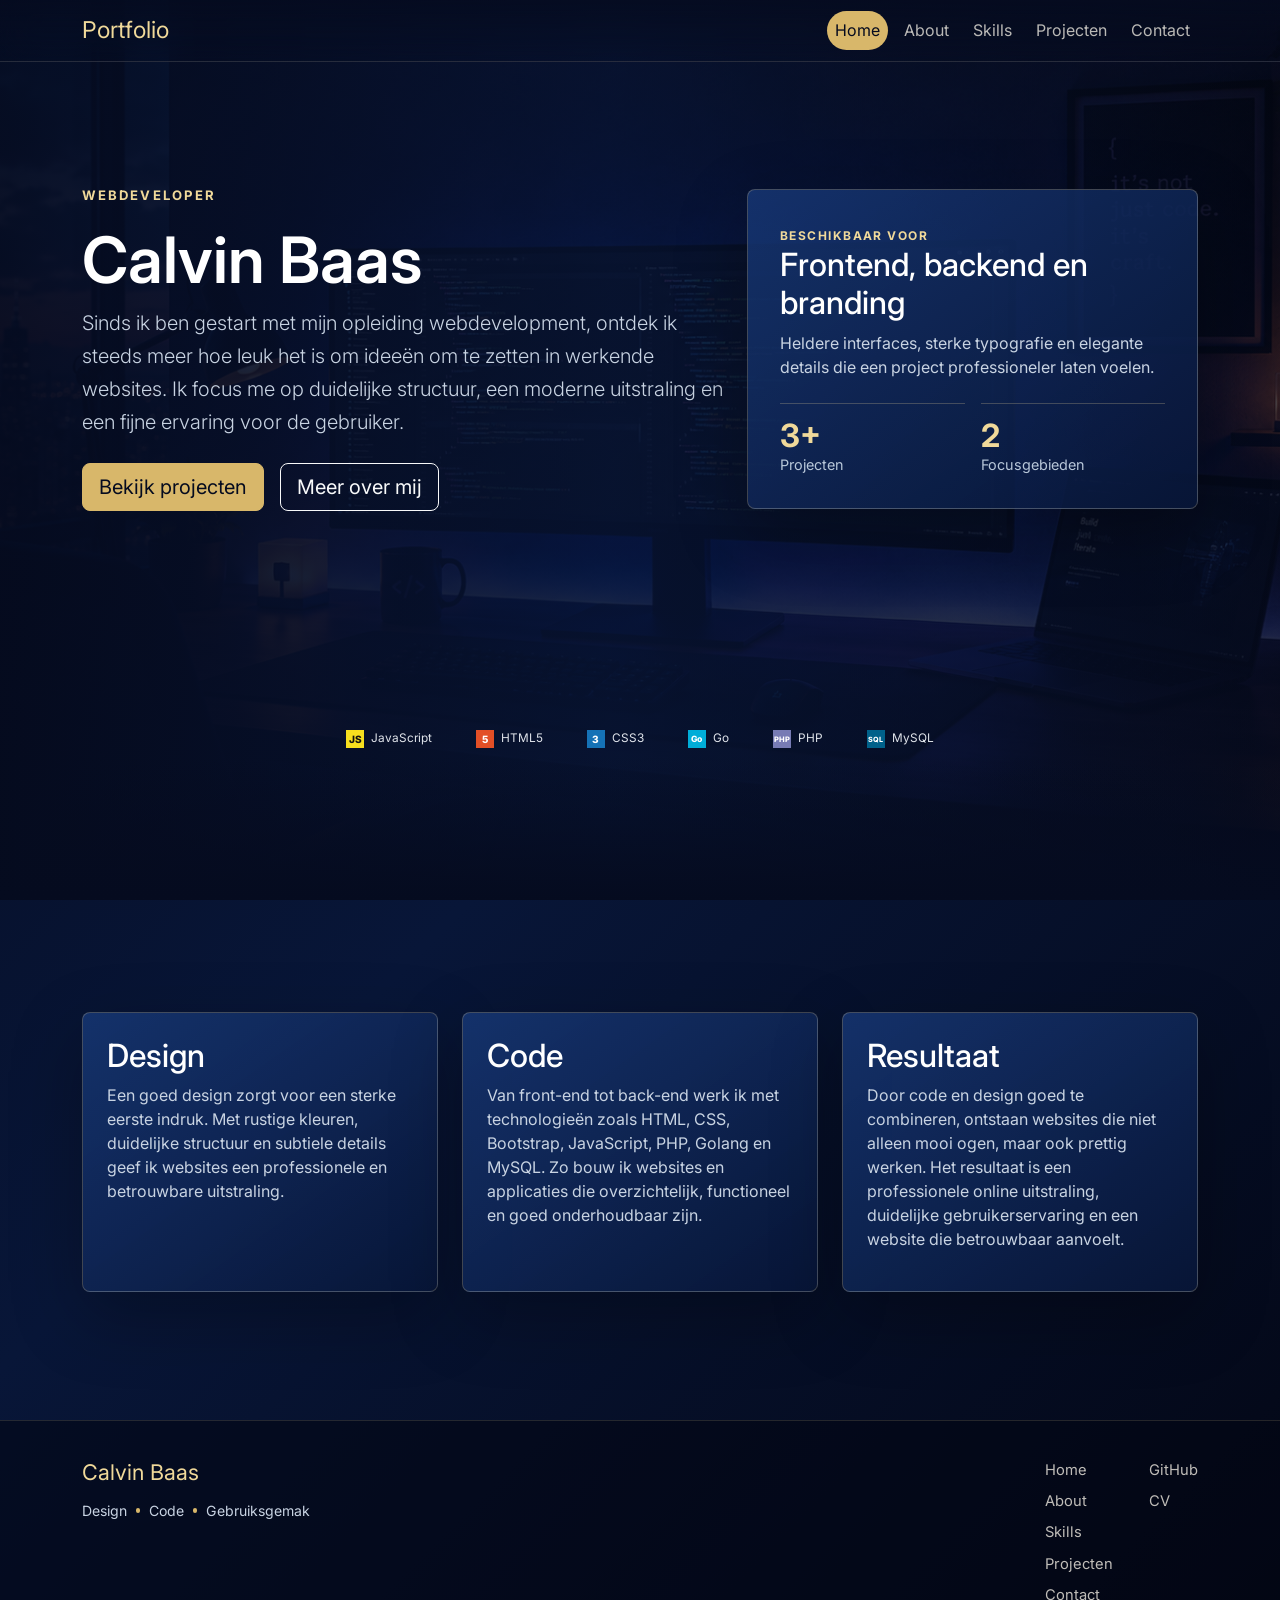
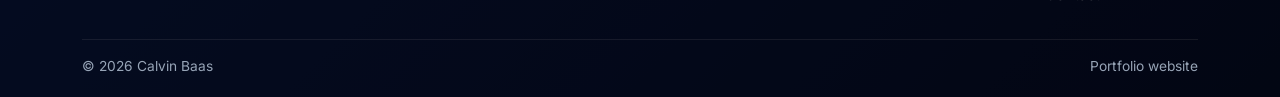
==== commit d309ab90: "map structuur aangepast" ====
--- a/index.html
+++ b/index.html
@@ -4,9 +4,11 @@
 <head>
   <meta charset="utf-8">
   <meta name="viewport" content="width=device-width, initial-scale=1">
-  <title>Portfolio | Home</title>
-  <link href="https://cdn.jsdelivr.net/npm/bootstrap@5.3.3/dist/css/bootstrap.min.css" rel="stylesheet">
+    <title>Portfolio | Home</title>
+    <link rel="icon" type="image/png" href="img/browsertab-logo.png">
+    <link href="https://cdn.jsdelivr.net/npm/bootstrap@5.3.3/dist/css/bootstrap.min.css" rel="stylesheet">
   <link rel="stylesheet" href="css/style.css">
+  <link rel="stylesheet" href="css/home.css">
 </head>
 
 <body class="home-page">
--- a/css/style.css
+++ b/css/style.css
@@ -1,5 +1,9 @@
+@import url("https://fonts.googleapis.com/css2?family=Inter:wght@400;500;600;700;800&display=swap");
+
 :root {
   /* Kleurvariabelen sturen de hele site; wijzig ze hier om de huisstijl consistent te houden. */
+  --font-primary: "Inter", Arial, Helvetica, sans-serif;
+  --font-heading: "Inter", Arial, Helvetica, sans-serif;
   --blue-950: #050b1f;
   --blue-900: #081638;
   --blue-800: #10275a;
@@ -22,7 +26,7 @@
   background:
     radial-gradient(circle at 20% 10%, rgba(216, 183, 106, 0.12), transparent 28rem),
     linear-gradient(135deg, var(--blue-950), var(--blue-900) 46%, #030613);
-  font-family: Arial, Helvetica, sans-serif;
+  font-family: var(--font-primary);
   min-height: 100vh;
 }
 
@@ -52,7 +56,7 @@
 
 .brand-mark {
   color: var(--gold-soft);
-  font-family: Georgia, "Times New Roman", serif;
+  font-family: var(--font-heading);
   font-size: 1.45rem;
   letter-spacing: 0;
 }
@@ -69,51 +73,9 @@
   background: var(--gold);
 }
 
-.hero-section {
-  isolation: isolate;
-  min-height: 100svh;
-  position: relative;
-  overflow: hidden;
-  background:
-    linear-gradient(90deg, rgba(5, 11, 31, 0.9), rgba(8, 22, 56, 0.68) 48%, rgba(5, 11, 31, 0.34)),
-    linear-gradient(180deg, rgba(5, 11, 31, 0.28), rgba(5, 11, 31, 0.9)),
-    url("../img/home-page-header.png") center/cover;
-}
-
-.hero-section::after {
-  background: linear-gradient(180deg, transparent, var(--blue-950));
-  bottom: 0;
-  content: "";
-  height: 9rem;
-  left: 0;
-  pointer-events: none;
-  position: absolute;
-  right: 0;
-  z-index: 0;
-}
-
-.homepage-header .container {
-  position: relative;
-  z-index: 1;
-}
-
-.hero-grid {
-  padding-bottom: 5rem;
-  padding-top: 7.5rem;
-}
-
-.hero-copy,
 .page-copy,
-.skills-lead,
-.lux-card p,
-.profile-panel p,
-.project-body p {
+.lux-card p {
   color: var(--muted);
-}
-
-.hero-copy {
-  line-height: 1.65;
-  max-width: 42rem;
 }
 
 .eyebrow {
@@ -137,180 +99,17 @@
   border-color: var(--gold-soft);
 }
 
-.codebar-stack {
-  margin-top: 4.5rem;
-  max-width: 100%;
-  overflow: visible;
-  padding-bottom: 0.25rem;
-  width: 100%;
-}
-
-.codebar-stack__track {
-  align-items: center;
-  display: flex;
-  flex-wrap: wrap;
-  gap: 1rem clamp(1.2rem, 3.4vw, 2.75rem);
-  justify-content: center;
-  min-height: 34px;
-  padding: 0.85rem 0 0;
-  width: 100%;
-}
-
-.codebar-tech {
-  align-items: center;
-  color: rgba(247, 251, 255, 0.9);
-  display: inline-flex;
-  flex: 0 0 auto;
-  font-size: 0.74rem;
-  gap: 0.46rem;
-  line-height: 1;
-  white-space: nowrap;
-}
-
-.codebar-icon {
-  align-items: center;
-  display: inline-flex;
-  flex: 0 0 18px;
-  font-size: 0.63rem;
-  font-weight: 800;
-  height: 18px;
-  justify-content: center;
-  line-height: 1;
-  position: relative;
-  width: 18px;
-}
-
-.codebar-icon--js {
-  background: #f7df1e;
-  color: #111;
-}
-
-.codebar-icon--html {
-  background: #e34f26;
-  color: #fff;
-}
-
-.codebar-icon--css {
-  background: #1572b6;
-  color: #fff;
-}
-
-.codebar-icon--go {
-  background: #00add8;
-  color: #fff;
-  font-size: 0.54rem;
-}
-
-.codebar-icon--php {
-  background: #777bb4;
-  color: #fff;
-  font-size: 0.47rem;
-}
-
-.codebar-icon--mysql {
-  background: #00618a;
-  color: #fff;
-  font-size: 0.45rem;
-}
-
-.codebar-icon--ts {
-  background: #3178c6;
-  color: #fff;
-}
-
-.codebar-icon--react {
-  color: #00d8ff;
-  font-size: 1.55rem;
-  font-weight: 400;
-}
-
-.codebar-icon--next {
-  border: 1px solid rgba(255, 255, 255, 0.85);
-  border-radius: 999px;
-  color: #fff;
-  font-family: Georgia, "Times New Roman", serif;
-  font-size: 0.7rem;
-}
-
-.codebar-icon--node {
-  border: 1px solid #5fa721;
-  border-radius: 3px;
-  clip-path: polygon(25% 0, 75% 0, 100% 50%, 75% 100%, 25% 100%, 0 50%);
-  color: #5fa721;
-  font-size: 0.54rem;
-}
-
-.codebar-icon--node::before {
-  background: rgba(95, 167, 33, 0.16);
-  content: "";
-  inset: 0;
-  position: absolute;
-}
-
-.codebar-icon--tailwind {
-  color: #38bdf8;
-  font-size: 1.8rem;
-  font-weight: 700;
-}
-
-.codebar-icon--postgres {
-  border: 1px solid #699eca;
-  border-radius: 3px;
-  color: #699eca;
-  font-size: 0.52rem;
-}
-
-.codebar-icon--git {
-  background: #f05032;
-  border-radius: 2px;
-  transform: rotate(45deg) scale(0.82);
-}
-
-.codebar-icon--git::before,
-.codebar-icon--git::after {
-  background: #111;
-  border-radius: 999px;
-  content: "";
-  height: 4px;
-  position: absolute;
-  width: 4px;
-}
-
-.codebar-icon--git::before {
-  left: 4px;
-  top: 4px;
-}
-
-.codebar-icon--git::after {
-  right: 4px;
-  bottom: 4px;
-}
-
 /* Kaarten delen dezelfde basisstijl. Verander deze voorzichtig: dit raakt meerdere onderdelen. */
-.profile-panel,
-.lux-card,
-.project-card {
+.lux-card {
   border: 1px solid var(--line);
   background: linear-gradient(145deg, rgba(24, 58, 122, 0.78), rgba(8, 22, 56, 0.9));
-}
-
-.profile-panel,
-.lux-card,
-.project-card,
-.skills-panel,
-.tool-panel,
-.stat-tile {
   box-shadow: 0 24px 70px rgba(0, 0, 0, 0.28);
-}
-
-.profile-panel {
-  /* Alleen de profielkaart op de homepage. Houd padding en radius stabiel voor nette uitlijning. */
   border-radius: 8px;
-  padding: 2rem;
-}
-
-.panel-kicker,
-.project-body span {
+  height: 100%;
+  padding: 1.5rem;
+}
+
+.panel-kicker {
   color: var(--gold-soft);
   font-size: 0.75rem;
   font-weight: 700;
@@ -318,40 +117,12 @@
   text-transform: uppercase;
 }
 
-.profile-panel h2,
-.lux-card h2,
-.skills-title,
-.project-body h2 {
+.lux-card h2 {
   color: #fff;
-  font-family: Georgia, "Times New Roman", serif;
+  font-family: var(--font-heading);
   letter-spacing: 0;
 }
 
-.stat-grid {
-  display: grid;
-  grid-template-columns: repeat(2, 1fr);
-  gap: 1rem;
-  margin-top: 1.5rem;
-}
-
-.stat-grid div {
-  border-top: 1px solid var(--line);
-  padding-top: 1rem;
-}
-
-.stat-grid strong {
-  color: var(--gold-soft);
-  display: block;
-  font-size: 2rem;
-  line-height: 1;
-}
-
-.stat-grid span {
-  color: var(--mist);
-  font-size: 0.9rem;
-}
-
-.section-band,
 .page-shell {
   padding: 7rem 0 4rem;
 }
@@ -388,15 +159,9 @@
   margin-top: 4rem;
 }
 
-.lux-card {
-  border-radius: 8px;
-  height: 100%;
-  padding: 1.5rem;
-}
-
 .page-title {
   color: #fff;
-  font-family: Georgia, "Times New Roman", serif;
+  font-family: var(--font-heading);
   font-size: clamp(2.3rem, 5vw, 4.8rem);
   letter-spacing: 0;
   line-height: 1.02;
@@ -432,392 +197,6 @@
   width: auto;
 }
 
-.skills-page {
-  min-height: 100svh;
-}
-
-.skills-hero {
-  padding-top: 1.5rem;
-}
-
-.skills-intro {
-  max-width: 560px;
-}
-
-.skills-title {
-  font-size: clamp(2.4rem, 5vw, 4.3rem);
-  line-height: 1;
-  margin-bottom: 1.4rem;
-}
-
-.skills-title span {
-  color: #7d5cff;
-}
-
-.skills-lead {
-  font-size: 1rem;
-  line-height: 1.8;
-  max-width: 520px;
-}
-
-.skills-cta {
-  align-items: center;
-  border: 1px solid rgba(125, 92, 255, 0.72);
-  border-radius: 8px;
-  box-shadow: 0 0 34px rgba(125, 92, 255, 0.18);
-  color: #fff;
-  display: inline-flex;
-  font-size: 0.95rem;
-  gap: 0.75rem;
-  margin-top: 2rem;
-  padding: 0.85rem 1.35rem;
-}
-
-.skills-cta:hover {
-  background: rgba(125, 92, 255, 0.18);
-  color: #fff;
-}
-
-.skills-panel,
-.tool-panel,
-.stat-tile {
-  background: linear-gradient(145deg, rgba(5, 11, 31, 0.7), rgba(8, 22, 56, 0.88));
-  border: 1px solid rgba(184, 199, 217, 0.16);
-  border-radius: 8px;
-}
-
-.skills-panel {
-  overflow: hidden;
-  padding: clamp(1.4rem, 3vw, 2rem);
-  position: relative;
-}
-
-.skills-panel::after {
-  background:
-    linear-gradient(90deg, transparent 12%, rgba(125, 92, 255, 0.24) 12% 13%, transparent 13% 100%),
-    repeating-linear-gradient(180deg, rgba(184, 199, 217, 0.14) 0 1px, transparent 1px 16px),
-    linear-gradient(160deg, rgba(0, 0, 0, 0.9), rgba(8, 22, 56, 0.68));
-  border: 1px solid rgba(125, 92, 255, 0.32);
-  border-radius: 8px;
-  content: "";
-  height: 210px;
-  opacity: 0.42;
-  position: absolute;
-  right: -2rem;
-  top: -1.1rem;
-  transform: rotate(12deg);
-  width: 280px;
-}
-
-.skills-panel > * {
-  position: relative;
-  z-index: 1;
-}
-
-.panel-title {
-  color: var(--gold-soft);
-  font-size: 0.84rem;
-  font-weight: 700;
-  letter-spacing: 0.12em;
-  margin-bottom: 1.5rem;
-  text-transform: uppercase;
-}
-
-.skills-meter-grid {
-  display: grid;
-  column-gap: 2rem;
-  row-gap: 1.35rem;
-  grid-template-columns: repeat(2, minmax(0, 1fr));
-}
-
-.skill-meter {
-  min-width: 0;
-}
-
-.skill-meter:hover .skill-meter__row,
-.skill-meter:hover .skill-meter__row strong {
-  color: var(--gold-soft);
-}
-
-.skill-meter:hover .skill-fill {
-  background: linear-gradient(90deg, var(--gold), var(--gold-soft));
-  box-shadow: 0 0 24px rgba(240, 217, 154, 0.72);
-}
-
-.skill-meter__row {
-  align-items: center;
-  color: #fff;
-  display: flex;
-  font-size: 0.88rem;
-  gap: 1rem;
-  justify-content: space-between;
-  margin-bottom: 0.58rem;
-}
-
-.skill-meter__row span {
-  min-width: 0;
-}
-
-.skill-meter__row strong {
-  color: #a996ff;
-  flex: 0 0 auto;
-  font-size: 0.82rem;
-}
-
-.skill-track {
-  background: rgba(184, 199, 217, 0.14);
-  border-radius: 999px;
-  height: 0.42rem;
-  overflow: hidden;
-}
-
-.skill-fill {
-  background: linear-gradient(90deg, #5c58ff, #8f4dff);
-  border-radius: inherit;
-  box-shadow: 0 0 18px rgba(125, 92, 255, 0.72);
-  display: block;
-  height: 100%;
-  transform-origin: left;
-  transition: background 250ms ease, box-shadow 250ms ease;
-}
-
-.skill-meter:hover .skill-fill {
-  animation: skill-fill-hover 520ms ease both;
-}
-
-@keyframes skill-fill-hover {
-  from {
-    transform: scaleX(0);
-  }
-
-  to {
-    transform: scaleX(1);
-  }
-}
-
-.skill-fill--80 {
-  width: 80%;
-}
-
-.skill-fill--70 {
-  width: 70%;
-}
-
-.skill-fill--65 {
-  width: 65%;
-}
-
-.skill-fill--60 {
-  width: 60%;
-}
-
-.tool-panel {
-  margin-top: 2rem;
-  padding: clamp(1.2rem, 2.5vw, 1.8rem);
-}
-
-.tool-tabs {
-  border-bottom: 1px solid rgba(184, 199, 217, 0.12);
-  display: flex;
-  flex-wrap: wrap;
-  gap: 0.85rem;
-  margin-bottom: 1.4rem;
-  padding-bottom: 1.25rem;
-}
-
-.tool-tab {
-  align-items: center;
-  background: transparent;
-  border: 1px solid transparent;
-  border-radius: 8px;
-  color: var(--mist);
-  cursor: pointer;
-  display: inline-flex;
-  font-size: 0.9rem;
-  gap: 0.55rem;
-  padding: 0.7rem 1rem;
-}
-
-.tool-tab.is-active {
-  background: rgba(125, 92, 255, 0.18);
-  border-color: rgba(125, 92, 255, 0.42);
-  color: #fff;
-}
-
-.tool-tab:hover {
-  border-color: rgba(125, 92, 255, 0.32);
-  color: #fff;
-}
-
-.tool-grid {
-  border: 1px solid rgba(184, 199, 217, 0.08);
-  border-radius: 8px;
-  display: grid;
-  grid-template-columns: repeat(auto-fit, minmax(120px, 1fr));
-  overflow: hidden;
-}
-
-.tool-item {
-  align-items: center;
-  border-right: 1px solid rgba(184, 199, 217, 0.08);
-  --tool-accent: #7d5cff;
-  --tool-glow: rgba(125, 92, 255, 0.16);
-  --tool-glow-strong: rgba(125, 92, 255, 0.32);
-  box-shadow: inset 0 0 26px var(--tool-glow);
-  display: flex;
-  flex-direction: column;
-  gap: 0.65rem;
-  justify-content: center;
-  min-height: 132px;
-  padding: 1rem 0.75rem;
-  transition: box-shadow 220ms ease;
-}
-
-.tool-item:hover {
-  box-shadow:
-    inset 0 0 34px var(--tool-glow-strong),
-    0 0 30px var(--tool-glow);
-}
-
-.tool-item:last-child {
-  border-right: 0;
-}
-
-.tool-item.is-hidden {
-  display: none;
-}
-
-.tool-item:has(.icon-js) { --tool-accent: #f7df1e; --tool-glow: rgba(247, 223, 30, 0.18); --tool-glow-strong: rgba(247, 223, 30, 0.38); }
-.tool-item:has(.icon-html) { --tool-accent: #e34f26; --tool-glow: rgba(227, 79, 38, 0.2); --tool-glow-strong: rgba(227, 79, 38, 0.42); }
-.tool-item:has(.icon-css) { --tool-accent: #1572b6; --tool-glow: rgba(21, 114, 182, 0.22); --tool-glow-strong: rgba(21, 114, 182, 0.44); }
-.tool-item:has(.icon-go) { --tool-accent: #00add8; --tool-glow: rgba(0, 173, 216, 0.2); --tool-glow-strong: rgba(0, 173, 216, 0.42); }
-.tool-item:has(.icon-php) { --tool-accent: #777bb4; --tool-glow: rgba(119, 123, 180, 0.22); --tool-glow-strong: rgba(119, 123, 180, 0.44); }
-.tool-item:has(.icon-mysql) { --tool-accent: #00618a; --tool-glow: rgba(0, 97, 138, 0.22); --tool-glow-strong: rgba(0, 97, 138, 0.46); }
-.tool-item:has(.icon-phpmyadmin) { --tool-accent: #f0a000; --tool-glow: rgba(240, 160, 0, 0.2); --tool-glow-strong: rgba(240, 160, 0, 0.42); }
-.tool-item:has(.icon-github) { --tool-accent: #f5f0e6; --tool-glow: rgba(245, 240, 230, 0.16); --tool-glow-strong: rgba(245, 240, 230, 0.34); }
-.tool-item:has(.icon-vscode) { --tool-accent: #007acc; --tool-glow: rgba(0, 122, 204, 0.2); --tool-glow-strong: rgba(0, 122, 204, 0.44); }
-.tool-item:has(.icon-vbox) { --tool-accent: #183a7a; --tool-glow: rgba(24, 58, 122, 0.24); --tool-glow-strong: rgba(24, 58, 122, 0.48); }
-.tool-item:has(.icon-canva) { --tool-accent: #00c4cc; --tool-glow: rgba(0, 196, 204, 0.2); --tool-glow-strong: rgba(0, 196, 204, 0.44); }
-.tool-item:has(.icon-ux) { --tool-accent: #7d5cff; --tool-glow: rgba(125, 92, 255, 0.2); --tool-glow-strong: rgba(125, 92, 255, 0.44); }
-.tool-item:has(.icon-wireframe) { --tool-accent: #f0d99a; --tool-glow: rgba(240, 217, 154, 0.18); --tool-glow-strong: rgba(240, 217, 154, 0.4); }
-
-.tool-icon {
-  align-items: center;
-  border-radius: 6px;
-  display: flex;
-  font-size: 1rem;
-  font-weight: 800;
-  height: 42px;
-  justify-content: center;
-  width: 42px;
-}
-
-.icon-js { background: #f7df1e; color: #101010; }
-.icon-html { background: #e34f26; color: #fff; }
-.icon-css { background: #1572b6; color: #fff; }
-.icon-go { background: #00add8; color: #fff; }
-.icon-php { background: #777bb4; color: #fff; }
-.icon-mysql { background: #00618a; color: #fff; }
-.icon-phpmyadmin { background: #f0a000; color: #101010; }
-.icon-github { background: #24292f; color: #fff; }
-.icon-vscode { background: #007acc; color: #fff; }
-.icon-vbox { background: #183a7a; color: #fff; }
-.icon-canva { background: #00c4cc; color: #fff; }
-.icon-ux { background: #7d5cff; color: #fff; }
-.icon-wireframe { background: #f0d99a; color: #101010; }
-
-.tool-name {
-  color: #fff;
-  font-size: 0.86rem;
-}
-
-.dot-row {
-  display: flex;
-  gap: 0.28rem;
-}
-
-.dot-row span {
-  background: var(--tool-accent);
-  border-radius: 999px;
-  box-shadow: 0 0 12px var(--tool-glow-strong);
-  height: 0.3rem;
-  width: 0.55rem;
-}
-
-.stats-row {
-  margin-top: 1.45rem;
-}
-
-.stat-tile {
-  align-items: center;
-  display: flex;
-  gap: 1rem;
-  height: 100%;
-  padding: 1.25rem;
-}
-
-.stat-icon {
-  align-items: center;
-  background: rgba(125, 92, 255, 0.2);
-  border: 1px solid rgba(125, 92, 255, 0.32);
-  border-radius: 8px;
-  color: #a996ff;
-  display: flex;
-  flex: 0 0 46px;
-  font-size: 1.4rem;
-  height: 46px;
-  justify-content: center;
-}
-
-.stat-number {
-  color: #fff;
-  display: block;
-  font-family: Georgia, "Times New Roman", serif;
-  font-size: 2rem;
-  line-height: 1;
-}
-
-.stat-label {
-  color: #fff;
-  display: block;
-  font-size: 0.92rem;
-  margin-top: 0.35rem;
-}
-
-.stat-note {
-  color: var(--mist);
-  display: block;
-  font-size: 0.8rem;
-  margin-top: 0.25rem;
-}
-
-.project-card {
-  border-radius: 8px;
-  height: 100%;
-  overflow: hidden;
-}
-
-.project-visual {
-  aspect-ratio: 16 / 10;
-  border-bottom: 1px solid var(--line);
-}
-
-.visual-one {
-  background: linear-gradient(135deg, rgba(216, 183, 106, 0.78), rgba(24, 58, 122, 0.78)), url("https://images.unsplash.com/photo-1497366754035-f200968a6e72?auto=format&fit=crop&w=900&q=80") center/cover;
-}
-
-.visual-two {
-  background: linear-gradient(135deg, rgba(24, 58, 122, 0.82), rgba(5, 11, 31, 0.42)), url("https://images.unsplash.com/photo-1551288049-bebda4e38f71?auto=format&fit=crop&w=900&q=80") center/cover;
-}
-
-.visual-three {
-  background: linear-gradient(135deg, rgba(216, 183, 106, 0.52), rgba(5, 11, 31, 0.74)), url("https://images.unsplash.com/photo-1524758631624-e2822e304c36?auto=format&fit=crop&w=900&q=80") center/cover;
-}
-
-.project-body {
-  padding: 1.35rem;
-}
-
 /* Footer component: gebruikt op alle HTML-pagina's. Houd classnamen gelijk aan de footer-markup. */
 .site-footer {
   background: rgba(3, 6, 19, 0.58);
@@ -842,7 +221,7 @@
 .footer-logo {
   color: var(--gold-soft);
   display: inline-flex;
-  font-family: Georgia, "Times New Roman", serif;
+  font-family: var(--font-heading);
   font-size: 1.35rem;
   line-height: 1.2;
   margin-bottom: 0.75rem;
@@ -936,136 +315,14 @@
     padding: 1rem;
   }
 
-  .hero-section .min-vh-100 {
-    min-height: auto !important;
-    padding-bottom: 4rem;
-    padding-top: 8.25rem !important;
-  }
-
-  .homepage-header .col-lg-7 {
-    text-align: center;
-  }
-
-  .hero-copy {
-    margin-left: auto;
-    margin-right: auto;
-    max-width: 38rem;
-  }
-
   .page-shell {
     padding-top: 8rem;
   }
-
-  .skills-panel::after {
-    opacity: 0.2;
-  }
-
-  .tool-grid {
-    grid-template-columns: repeat(4, minmax(0, 1fr));
-  }
-
-  .tool-item:nth-child(4n) {
-    border-right: 0;
-  }
 }
 
 @media (max-width: 575.98px) {
-  .display-3 {
-    font-size: 2.55rem;
-  }
-
-  .hero-copy {
-    font-size: 1rem;
-    line-height: 1.7;
-    max-width: 31rem;
-  }
-
-  .profile-panel,
   .lux-card {
     padding: 1.2rem;
-  }
-
-  .skills-cta {
-    justify-content: center;
-    width: 100%;
-  }
-
-  .skills-meter-grid {
-    grid-template-columns: 1fr;
-  }
-
-  .tool-tabs {
-    flex-wrap: nowrap;
-    overflow-x: auto;
-    overflow-y: hidden;
-    scrollbar-width: none;
-    scroll-snap-type: x proximity;
-    -ms-overflow-style: none;
-    -webkit-overflow-scrolling: touch;
-  }
-
-  .tool-tabs::-webkit-scrollbar {
-    display: none;
-  }
-
-  .tool-tab {
-    flex: 0 0 auto;
-    scroll-snap-align: start;
-    white-space: nowrap;
-  }
-
-  .tool-grid {
-    display: flex;
-    gap: 0;
-    grid-template-columns: none;
-    overflow-x: auto;
-    overflow-y: hidden;
-    scrollbar-width: none;
-    scroll-snap-type: x mandatory;
-    -ms-overflow-style: none;
-    -webkit-overflow-scrolling: touch;
-  }
-
-  .tool-grid::-webkit-scrollbar {
-    display: none;
-  }
-
-  .tool-item {
-    border-right: 1px solid rgba(184, 199, 217, 0.08);
-    flex: 0 0 132px;
-    scroll-snap-align: start;
-  }
-
-  .tool-item:nth-child(4n),
-  .tool-item:nth-child(2n) {
-    border-right: 1px solid rgba(184, 199, 217, 0.08);
-  }
-
-  .tool-panel {
-    overflow: hidden;
-    position: relative;
-  }
-
-  .tool-panel::before,
-  .tool-panel::after {
-    content: "";
-    pointer-events: none;
-    position: absolute;
-    right: 0;
-    width: 2.75rem;
-    z-index: 2;
-  }
-
-  .tool-panel::before {
-    background: linear-gradient(90deg, rgba(5, 11, 31, 0), rgba(5, 11, 31, 0.92));
-    height: 3.4rem;
-    top: 4.7rem;
-  }
-
-  .tool-panel::after {
-    background: linear-gradient(90deg, rgba(5, 11, 31, 0), rgba(5, 11, 31, 0.92));
-    bottom: 0;
-    height: 8.25rem;
   }
 
   .site-footer {
--- a/css/home.css
+++ b/css/home.css
@@ -0,0 +1,195 @@
+.hero-section {
+  isolation: isolate;
+  min-height: 100svh;
+  position: relative;
+  overflow: hidden;
+  background:
+    linear-gradient(90deg, rgba(5, 11, 31, 0.9), rgba(8, 22, 56, 0.68) 48%, rgba(5, 11, 31, 0.34)),
+    linear-gradient(180deg, rgba(5, 11, 31, 0.28), rgba(5, 11, 31, 0.9)),
+    url("../img/home-page-header.png") center/cover;
+}
+
+.hero-section::after {
+  background: linear-gradient(180deg, transparent, var(--blue-950));
+  bottom: 0;
+  content: "";
+  height: 9rem;
+  left: 0;
+  pointer-events: none;
+  position: absolute;
+  right: 0;
+  z-index: 0;
+}
+
+.homepage-header .container {
+  position: relative;
+  z-index: 1;
+}
+
+.hero-grid {
+  padding-bottom: 5rem;
+  padding-top: 7.5rem;
+}
+
+.hero-copy,
+.profile-panel p {
+  color: var(--muted);
+}
+
+.hero-copy {
+  line-height: 1.65;
+  max-width: 42rem;
+}
+
+.codebar-stack {
+  margin-top: 4.5rem;
+  max-width: 100%;
+  overflow: visible;
+  padding-bottom: 0.25rem;
+  width: 100%;
+}
+
+.codebar-stack__track {
+  align-items: center;
+  display: flex;
+  flex-wrap: wrap;
+  gap: 1rem clamp(1.2rem, 3.4vw, 2.75rem);
+  justify-content: center;
+  min-height: 34px;
+  padding: 0.85rem 0 0;
+  width: 100%;
+}
+
+.codebar-tech {
+  align-items: center;
+  color: rgba(247, 251, 255, 0.9);
+  display: inline-flex;
+  flex: 0 0 auto;
+  font-size: 0.74rem;
+  gap: 0.46rem;
+  line-height: 1;
+  white-space: nowrap;
+}
+
+.codebar-icon {
+  align-items: center;
+  display: inline-flex;
+  flex: 0 0 18px;
+  font-size: 0.63rem;
+  font-weight: 800;
+  height: 18px;
+  justify-content: center;
+  line-height: 1;
+  position: relative;
+  width: 18px;
+}
+
+.codebar-icon--js {
+  background: #f7df1e;
+  color: #111;
+}
+
+.codebar-icon--html {
+  background: #e34f26;
+  color: #fff;
+}
+
+.codebar-icon--css {
+  background: #1572b6;
+  color: #fff;
+}
+
+.codebar-icon--go {
+  background: #00add8;
+  color: #fff;
+  font-size: 0.54rem;
+}
+
+.codebar-icon--php {
+  background: #777bb4;
+  color: #fff;
+  font-size: 0.47rem;
+}
+
+.codebar-icon--mysql {
+  background: #00618a;
+  color: #fff;
+  font-size: 0.45rem;
+}
+
+.profile-panel {
+  /* Alleen de profielkaart op de homepage. Houd padding en radius stabiel voor nette uitlijning. */
+  border: 1px solid var(--line);
+  background: linear-gradient(145deg, rgba(24, 58, 122, 0.78), rgba(8, 22, 56, 0.9));
+  box-shadow: 0 24px 70px rgba(0, 0, 0, 0.28);
+  border-radius: 8px;
+  padding: 2rem;
+}
+
+.profile-panel h2 {
+  color: #fff;
+  font-family: var(--font-heading);
+  letter-spacing: 0;
+}
+
+.stat-grid {
+  display: grid;
+  grid-template-columns: repeat(2, 1fr);
+  gap: 1rem;
+  margin-top: 1.5rem;
+}
+
+.stat-grid div {
+  border-top: 1px solid var(--line);
+  padding-top: 1rem;
+}
+
+.stat-grid strong {
+  color: var(--gold-soft);
+  display: block;
+  font-size: 2rem;
+  line-height: 1;
+}
+
+.stat-grid span {
+  color: var(--mist);
+  font-size: 0.9rem;
+}
+
+.section-band {
+  padding: 7rem 0 4rem;
+}
+
+@media (max-width: 991.98px) {
+  .hero-section .min-vh-100 {
+    min-height: auto !important;
+    padding-bottom: 4rem;
+    padding-top: 8.25rem !important;
+  }
+
+  .homepage-header .col-lg-7 {
+    text-align: center;
+  }
+
+  .hero-copy {
+    margin-left: auto;
+    margin-right: auto;
+    max-width: 38rem;
+  }
+}
+
+@media (max-width: 575.98px) {
+  .display-3 {
+    font-size: 2.55rem;
+  }
+
+  .hero-copy {
+    font-size: 1rem;
+    line-height: 1.7;
+    max-width: 31rem;
+  }
+
+  .profile-panel {
+    padding: 1.2rem;
+  }
+}
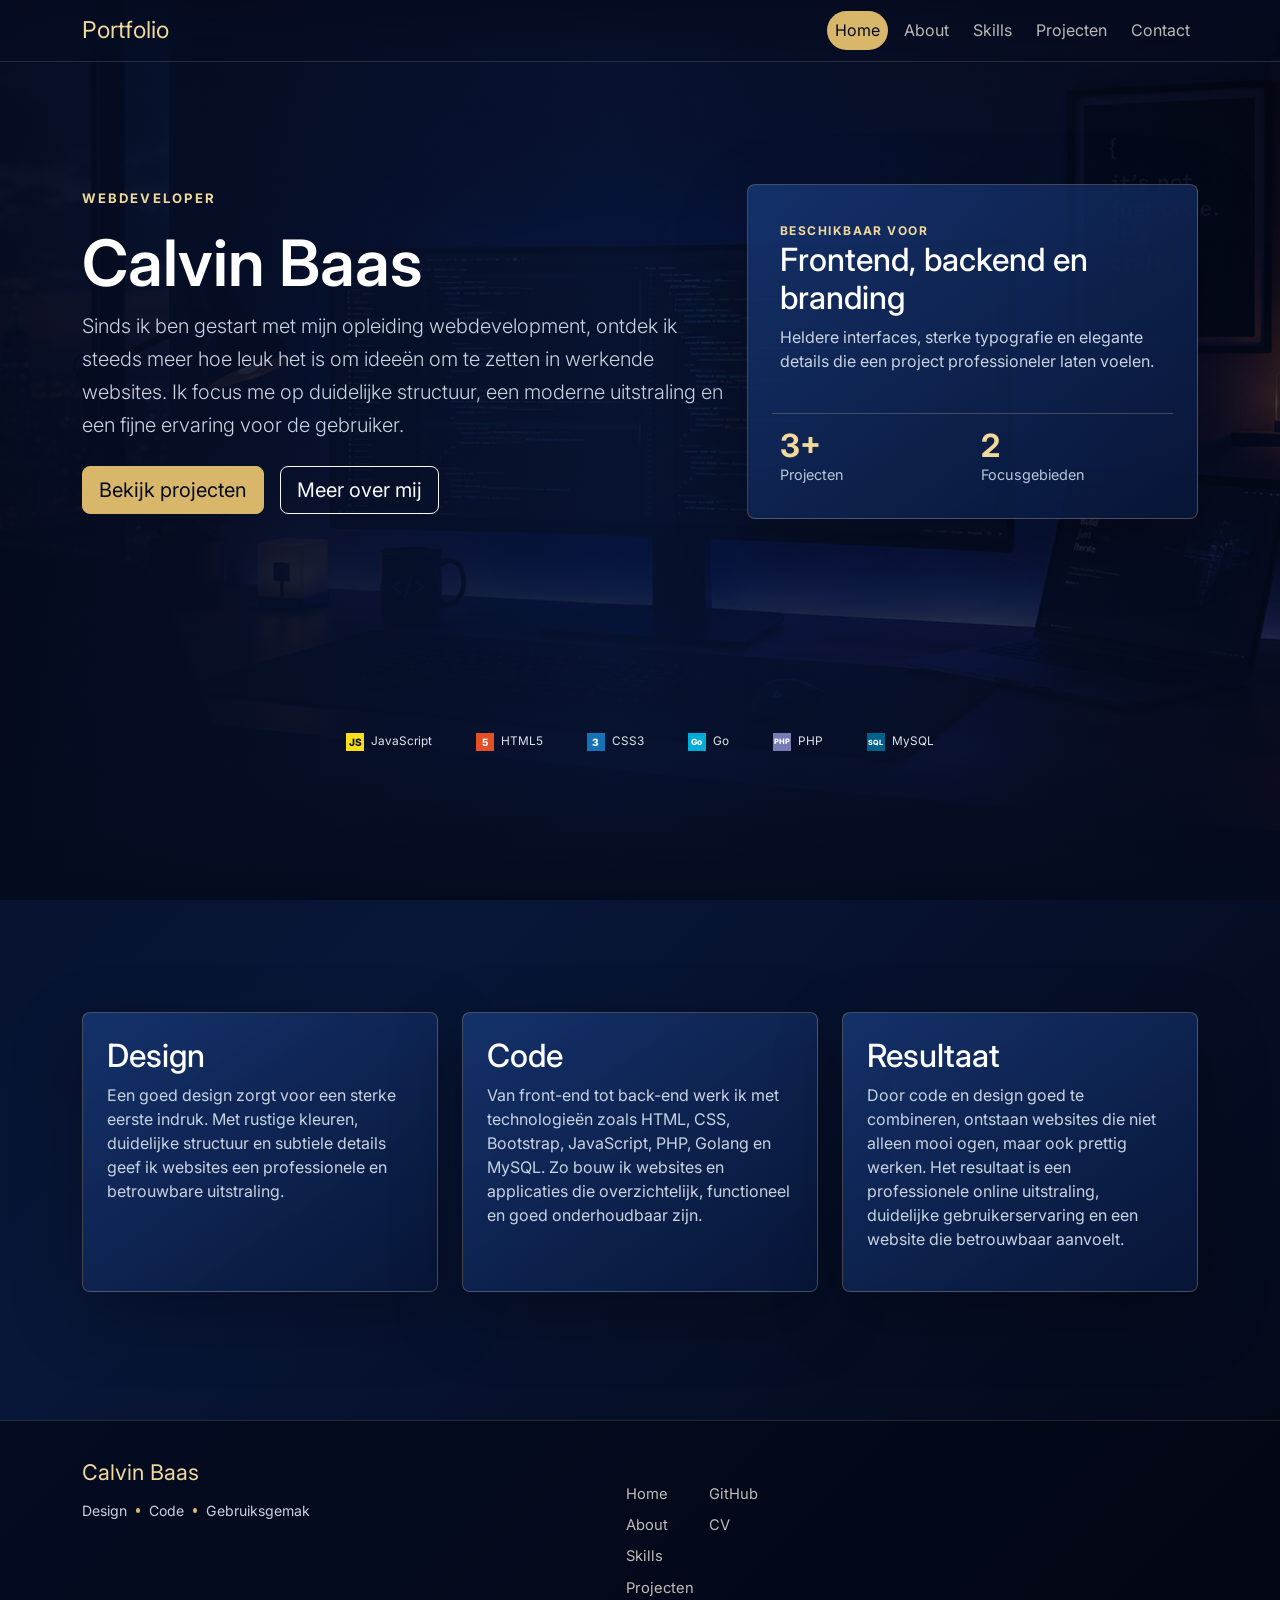
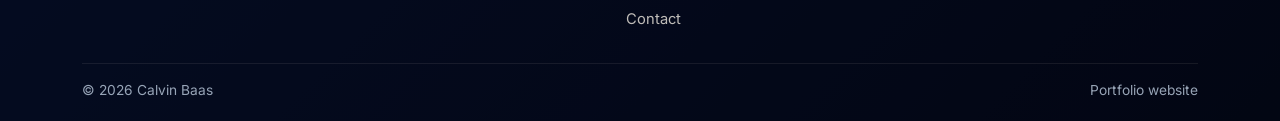
==== commit ab0a48f3: "CSS OPTIMALISATIE" ====
--- a/index.html
+++ b/index.html
@@ -36,13 +36,13 @@
     <header class="hero-section homepage-header">
       <div class="container">
         <div class="row align-items-center min-vh-100 hero-grid">
-          <div class="col-lg-7">
+          <div class="col-lg-7 text-center text-lg-start">
             <p class="eyebrow">Webdeveloper</p>
             <h1 class="display-3 fw-semibold text-white">Calvin Baas</h1>
-            <p class="lead hero-copy">Sinds ik ben gestart met mijn opleiding webdevelopment, ontdek ik steeds meer
+            <p class="lead hero-copy mx-auto mx-lg-0">Sinds ik ben gestart met mijn opleiding webdevelopment, ontdek ik steeds meer
               hoe leuk het is om idee&euml;n om te zetten in werkende websites. Ik focus me op duidelijke structuur, een
               moderne uitstraling en een fijne ervaring voor de gebruiker.</p>
-            <div class="d-flex flex-wrap gap-3 mt-4">
+            <div class="d-flex flex-wrap justify-content-center justify-content-lg-start gap-3 mt-4">
               <a class="btn btn-gold btn-lg" href="projecten.html">Bekijk projecten</a>
               <a class="btn btn-outline-light btn-lg" href="about.html">Meer over mij</a>
             </div>
@@ -54,12 +54,12 @@
               <h2>Frontend, backend en branding</h2>
               <p>Heldere interfaces, sterke typografie en elegante details die een project professioneler laten voelen.
               </p>
-              <div class="stat-grid">
-                <div>
+              <div class="stat-grid row g-3 mt-4">
+                <div class="col-6">
                   <strong>3+</strong>
                   <span>Projecten</span>
                 </div>
-                <div>
+                <div class="col-6">
                   <strong>2</strong>
                   <span>Focusgebieden</span>
                 </div>
@@ -69,7 +69,7 @@
           <div class="col-12">
             <!-- Codebar gebruikt vaste classnamen voor iconkleuren; voeg nieuwe technieken toe met bijpassende CSS. -->
             <div class="codebar-stack reveal" aria-label="Technologieen waarmee ik werk">
-              <div class="codebar-stack__track">
+              <div class="codebar-stack__track d-flex flex-wrap align-items-center justify-content-center">
                 <span class="codebar-tech">
                   <span class="codebar-icon codebar-icon--js">JS</span>
                   <span>JavaScript</span>
@@ -136,8 +136,8 @@
   <!-- Footer: dezelfde structuur staat op alle pagina's. Pas links/tekst overal gelijk aan voor consistentie. -->
   <footer class="site-footer">
     <div class="container">
-      <div class="footer-grid">
-        <div class="footer-brand">
+      <div class="footer-grid row align-items-start g-4">
+        <div class="footer-brand col-lg">
           <a class="footer-logo" href="index.html">Calvin Baas</a>
           <div class="footer-signature" aria-label="Focuspunten">
             <span>Design</span>
@@ -145,21 +145,21 @@
             <span>Gebruiksgemak</span>
           </div>
         </div>
-        <div class="footer-links">
-          <nav class="footer-nav" aria-label="Footer navigatie">
+        <div class="footer-links col-lg-auto row row-cols-2 g-4 justify-content-lg-end">
+          <nav class="footer-nav col d-flex flex-column" aria-label="Footer navigatie">
             <a href="index.html">Home</a>
             <a href="about.html">About</a>
             <a href="skills.html">Skills</a>
             <a href="projecten.html">Projecten</a>
             <a href="contact.html">Contact</a>
           </nav>
-          <nav class="footer-nav" aria-label="Professionele links">
+          <nav class="footer-nav col d-flex flex-column" aria-label="Professionele links">
             <a href="#" target="_blank" rel="noopener">GitHub</a>
             <a href="#" target="_blank" rel="noopener">CV</a>
           </nav>
         </div>
       </div>
-      <div class="footer-bottom">
+      <div class="footer-bottom d-flex flex-column flex-sm-row align-items-center justify-content-between gap-2 text-center text-sm-start">
         <span>&copy; 2026 Calvin Baas</span>
         <span>Portfolio website</span>
       </div>
--- a/css/style.css
+++ b/css/style.css
@@ -14,14 +14,13 @@
   --ivory: #f5f0e6;
   --muted: #c8d3e2;
   --line: rgba(240, 217, 154, 0.24);
-}
-
-* {
-  box-sizing: border-box;
+  --radius-soft: 8px;
+  --panel-bg: linear-gradient(145deg, rgba(24, 58, 122, 0.78), rgba(8, 22, 56, 0.9));
+  --panel-bg-dark: linear-gradient(145deg, rgba(5, 11, 31, 0.74), rgba(8, 22, 56, 0.92));
+  --panel-shadow: 0 24px 70px rgba(0, 0, 0, 0.28);
 }
 
 body {
-  margin: 0;
   color: var(--ivory);
   background:
     radial-gradient(circle at 20% 10%, rgba(216, 183, 106, 0.12), transparent 28rem),
@@ -102,9 +101,9 @@
 /* Kaarten delen dezelfde basisstijl. Verander deze voorzichtig: dit raakt meerdere onderdelen. */
 .lux-card {
   border: 1px solid var(--line);
-  background: linear-gradient(145deg, rgba(24, 58, 122, 0.78), rgba(8, 22, 56, 0.9));
-  box-shadow: 0 24px 70px rgba(0, 0, 0, 0.28);
-  border-radius: 8px;
+  background: var(--panel-bg);
+  box-shadow: var(--panel-shadow);
+  border-radius: var(--radius-soft);
   height: 100%;
   padding: 1.5rem;
 }
@@ -177,7 +176,7 @@
   align-items: center;
   background: linear-gradient(145deg, rgba(24, 58, 122, 0.72), rgba(8, 22, 56, 0.94));
   border: 1px solid var(--line);
-  border-radius: 8px;
+  border-radius: var(--radius-soft);
   display: flex;
   justify-content: center;
   min-height: 320px;
@@ -206,14 +205,6 @@
   padding: 2.4rem 0 1.25rem;
 }
 
-.footer-grid {
-  /* Linkerkant merk/signatuur, rechterkant linkkolommen. Op mobiel wordt dit 1 kolom. */
-  align-items: start;
-  display: grid;
-  gap: 2rem;
-  grid-template-columns: minmax(0, 1.35fr) minmax(15rem, 0.65fr);
-}
-
 .footer-brand {
   max-width: 34rem;
 }
@@ -256,17 +247,7 @@
 }
 
 .footer-nav {
-  display: flex;
-  flex-direction: column;
   gap: 0.5rem;
-}
-
-.footer-links {
-  /* Nieuwe footer-links horen in deze wrapper, zodat de twee kolommen netjes naast elkaar blijven. */
-  display: grid;
-  gap: 2.25rem;
-  grid-template-columns: repeat(2, max-content);
-  justify-content: end;
 }
 
 .footer-nav a {
@@ -282,13 +263,9 @@
 }
 
 .footer-bottom {
-  align-items: center;
   border-top: 1px solid rgba(245, 240, 230, 0.08);
   color: rgba(184, 199, 217, 0.82);
-  display: flex;
   font-size: 0.86rem;
-  gap: 1rem;
-  justify-content: space-between;
   margin-top: 2rem;
   padding-top: 1rem;
 }
@@ -310,7 +287,7 @@
   .navbar-collapse {
     background: rgba(5, 11, 31, 0.94);
     border: 1px solid rgba(240, 217, 154, 0.18);
-    border-radius: 8px;
+    border-radius: var(--radius-soft);
     margin-top: 0.85rem;
     padding: 1rem;
   }
@@ -332,8 +309,6 @@
 
   .footer-grid {
     /* Mobiele footer: alles onder elkaar om overlappende tekst te voorkomen. */
-    gap: 1.75rem;
-    grid-template-columns: 1fr;
     text-align: center;
   }
 
@@ -355,27 +330,7 @@
     min-width: 0;
   }
 
-  .footer-links {
-    gap: 1.25rem;
-    grid-template-columns: repeat(2, minmax(0, 1fr));
-    justify-content: stretch;
-    width: 100%;
-  }
-
   .footer-nav a {
     padding: 0.18rem 0;
   }
-
-  .footer-bottom {
-    align-items: center;
-    flex-direction: column;
-    gap: 0.35rem;
-    text-align: center;
-  }
-}
-
-@media (max-width: 380px) {
-  .footer-links {
-    grid-template-columns: 1fr;
-  }
-}
+}
--- a/css/home.css
+++ b/css/home.css
@@ -50,11 +50,7 @@
 }
 
 .codebar-stack__track {
-  align-items: center;
-  display: flex;
-  flex-wrap: wrap;
   gap: 1rem clamp(1.2rem, 3.4vw, 2.75rem);
-  justify-content: center;
   min-height: 34px;
   padding: 0.85rem 0 0;
   width: 100%;
@@ -120,9 +116,9 @@
 .profile-panel {
   /* Alleen de profielkaart op de homepage. Houd padding en radius stabiel voor nette uitlijning. */
   border: 1px solid var(--line);
-  background: linear-gradient(145deg, rgba(24, 58, 122, 0.78), rgba(8, 22, 56, 0.9));
-  box-shadow: 0 24px 70px rgba(0, 0, 0, 0.28);
-  border-radius: 8px;
+  background: var(--panel-bg);
+  box-shadow: var(--panel-shadow);
+  border-radius: var(--radius-soft);
   padding: 2rem;
 }
 
@@ -133,10 +129,8 @@
 }
 
 .stat-grid {
-  display: grid;
-  grid-template-columns: repeat(2, 1fr);
-  gap: 1rem;
-  margin-top: 1.5rem;
+  --bs-gutter-x: 1rem;
+  --bs-gutter-y: 1rem;
 }
 
 .stat-grid div {
@@ -167,13 +161,7 @@
     padding-top: 8.25rem !important;
   }
 
-  .homepage-header .col-lg-7 {
-    text-align: center;
-  }
-
   .hero-copy {
-    margin-left: auto;
-    margin-right: auto;
     max-width: 38rem;
   }
 }
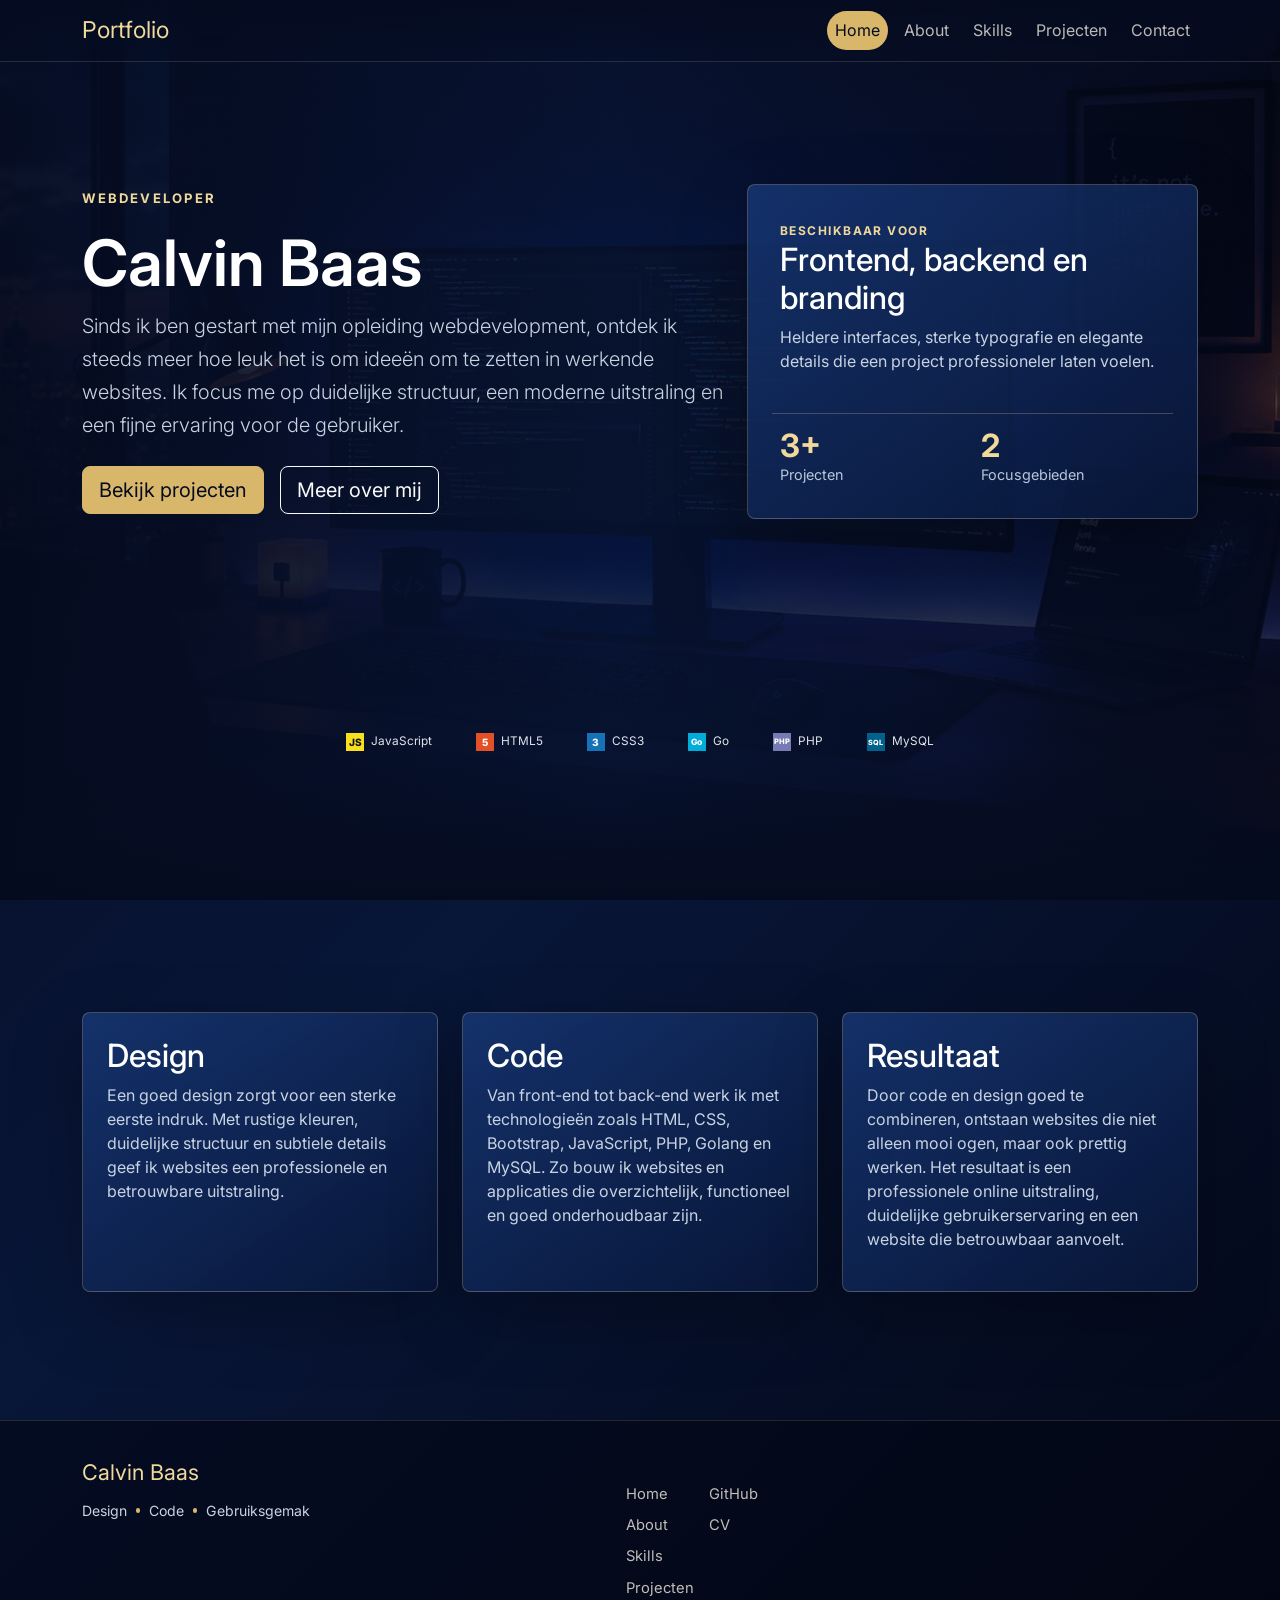
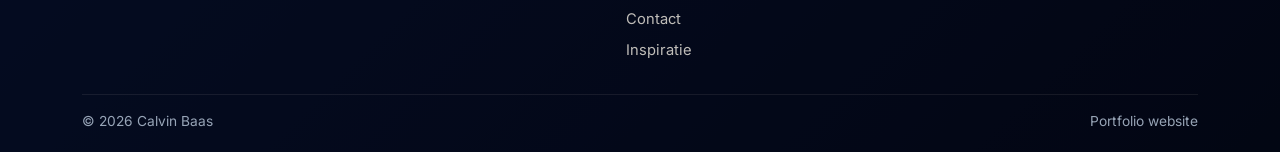
==== commit 2aaf9bbc: "klaar" ====
--- a/index.html
+++ b/index.html
@@ -152,6 +152,7 @@
             <a href="skills.html">Skills</a>
             <a href="projecten.html">Projecten</a>
             <a href="contact.html">Contact</a>
+            <a href="inspiratie.html">Inspiratie</a>
           </nav>
           <nav class="footer-nav col d-flex flex-column" aria-label="Professionele links">
             <a href="#" target="_blank" rel="noopener">GitHub</a>
--- a/css/style.css
+++ b/css/style.css
@@ -172,6 +172,25 @@
   line-height: 1.08;
 }
 
+.inspiration-intro {
+  max-width: 58rem;
+}
+
+.inspiration-lead {
+  font-size: 1.08rem;
+  line-height: 1.75;
+  margin-top: 1.5rem;
+  max-width: 50rem;
+}
+
+.inspiration-page .lux-card p:last-child {
+  margin-bottom: 0;
+}
+
+.inspiration-conclusion {
+  margin-top: 1.5rem;
+}
+
 .portrait-frame {
   align-items: center;
   background: linear-gradient(145deg, rgba(24, 58, 122, 0.72), rgba(8, 22, 56, 0.94));
